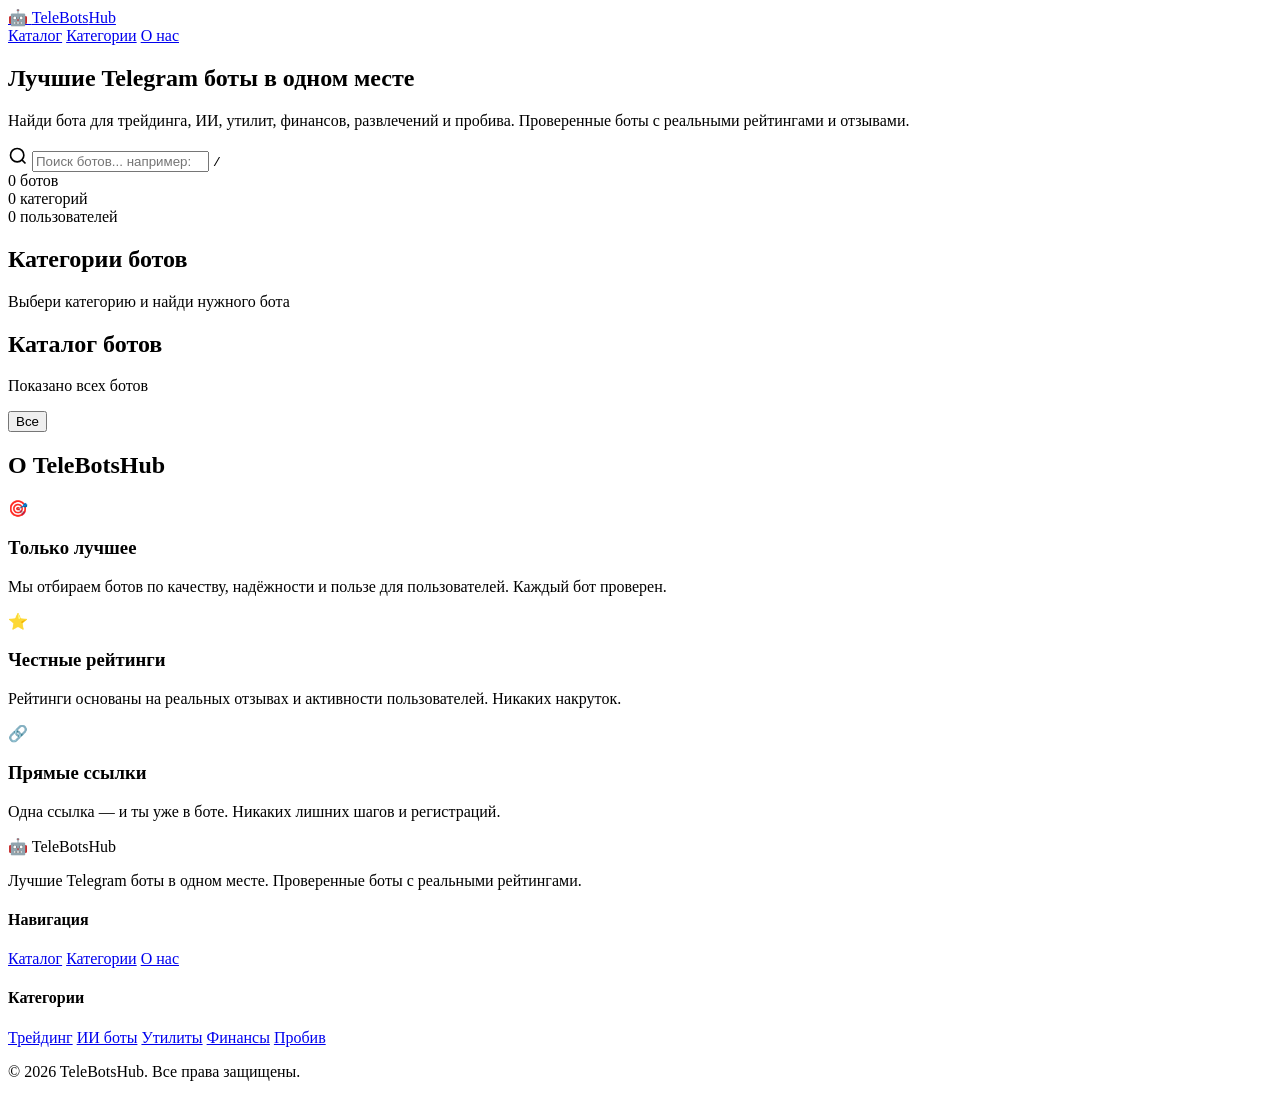
==== index.html @ 86cace63 "Add files via upload" ====
<!DOCTYPE html>
<html lang="ru">
<head>
    <meta charset="UTF-8">
    <meta name="viewport" content="width=device-width, initial-scale=1.0">
    <title>TeleBotsHub — Лучшие Telegram боты в одном месте | Каталог ботов</title>
    <meta name="description" content="Каталог лучших Telegram ботов: трейдинг, ИИ, утилиты, финансы, развлечения, пробив. Найди бота для любых задач. Обзоры, рейтинги, реферальные ссылки.">
    <meta name="keywords" content="telegram боты, телеграм бот, каталог ботов, лучшие боты, трейдинг бот, ИИ бот, chatgpt telegram, боты для telegram, telegram bots, пробив бот, OSINT бот, проверка людей">
    <meta name="author" content="TeleBotsHub">
    <meta name="robots" content="index, follow, max-snippet:-1, max-image-preview:large, max-video-preview:-1">
    <link rel="canonical" href="https://telebotshub.github.io/">

    <!-- Open Graph -->
    <meta property="og:type" content="website">
    <meta property="og:title" content="TeleBotsHub — Лучшие Telegram боты в одном месте">
    <meta property="og:description" content="Каталог лучших Telegram ботов: трейдинг, ИИ, утилиты, финансы, развлечения, пробив. Найди бота для любых задач.">
    <meta property="og:url" content="https://telebotshub.github.io/">
    <meta property="og:site_name" content="TeleBotsHub">
    <meta property="og:locale" content="ru_RU">
    <meta property="og:image" content="https://telebotshub.github.io/og-image.png">

    <!-- Twitter Card -->
    <meta name="twitter:card" content="summary_large_image">
    <meta name="twitter:title" content="TeleBotsHub — Лучшие Telegram боты в одном месте">
    <meta name="twitter:description" content="Каталог лучших Telegram ботов: трейдинг, ИИ, утилиты, финансы, развлечения, пробив.">
    <meta name="twitter:image" content="https://telebotshub.github.io/og-image.png">

    <!-- JSON-LD Structured Data -->
    <script type="application/ld+json">
    {
        "@context": "https://schema.org",
        "@type": "WebSite",
        "name": "TeleBotsHub",
        "alternateName": "TeleBots Hub",
        "url": "https://telebotshub.github.io/",
        "description": "Каталог лучших Telegram ботов: трейдинг, ИИ, утилиты, финансы, развлечения, пробив.",
        "inLanguage": "ru",
        "potentialAction": {
            "@type": "SearchAction",
            "target": {
                "@type": "EntryPoint",
                "urlTemplate": "https://telebotshub.github.io/?q={search_term_string}"
            },
            "query-input": "required name=search_term_string"
        }
    }
    </script>
    <script type="application/ld+json">
    {
        "@context": "https://schema.org",
        "@type": "ItemList",
        "name": "Лучшие Telegram боты",
        "description": "Подборка лучших Telegram ботов для трейдинга, ИИ, утилит, пробива и других задач",
        "url": "https://telebotshub.github.io/",
        "numberOfItems": 17,
        "itemListElement": [
            {
                "@type": "ListItem",
                "position": 1,
                "item": {
                    "@type": "SoftwareApplication",
                    "name": "ChatGPT Telegram",
                    "description": "Полный доступ к ChatGPT прямо в Telegram. GPT-4, генерация изображений.",
                    "applicationCategory": "AI Bot",
                    "operatingSystem": "Telegram",
                    "aggregateRating": {
                        "@type": "AggregateRating",
                        "ratingValue": "4.9",
                        "ratingCount": "500000"
                    }
                }
            },
            {
                "@type": "ListItem",
                "position": 2,
                "item": {
                    "@type": "SoftwareApplication",
                    "name": "Binance Helper",
                    "description": "Удобный интерфейс для торговли на Binance прямо из Telegram.",
                    "applicationCategory": "Trading Bot",
                    "operatingSystem": "Telegram"
                }
            }
        ]
    }
    </script>
    <script type="application/ld+json">
    {
        "@context": "https://schema.org",
        "@type": "Organization",
        "name": "TeleBotsHub",
        "url": "https://telebotshub.github.io/",
        "logo": "https://telebotshub.github.io/logo.png",
        "sameAs": []
    }
    </script>
    <script type="application/ld+json">
    {
        "@context": "https://schema.org",
        "@type": "BreadcrumbList",
        "itemListElement": [
            {
                "@type": "ListItem",
                "position": 1,
                "name": "Главная",
                "item": "https://telebotshub.github.io/"
            }
        ]
    }
    </script>

    <link rel="preconnect" href="https://fonts.googleapis.com">
    <link rel="preconnect" href="https://fonts.gstatic.com" crossorigin>
    <link href="https://fonts.googleapis.com/css2?family=Inter:wght@300;400;500;600;700;800;900&display=swap" rel="stylesheet">
    <link rel="stylesheet" href="css/style.css">

</head>
<body>
    <!-- Header -->
    <header class="header" role="banner">
        <div class="container">
            <a href="/" class="logo" aria-label="TeleBotsHub — Главная">
                <span class="logo-icon">🤖</span>
                <span class="logo-text">TeleBots<span class="logo-accent">Hub</span></span>
            </a>
            <nav class="nav" role="navigation" aria-label="Основная навигация">
                <a href="#catalog" class="nav-link">Каталог</a>
                <a href="#categories" class="nav-link">Категории</a>
                <a href="#about" class="nav-link">О нас</a>
            </nav>
        </div>
    </header>

    <!-- Hero Section -->
    <section class="hero" role="main">
        <div class="container">
            <div class="hero-content">
                <h1 class="hero-title">Лучшие <span class="gradient-text">Telegram боты</span> в одном месте</h1>
                <p class="hero-subtitle">Найди бота для трейдинга, ИИ, утилит, финансов, развлечений и пробива. Проверенные боты с реальными рейтингами и отзывами.</p>

                <!-- Search -->
                <div class="search-wrapper" role="search">
                    <div class="search-box">
                        <svg class="search-icon" width="20" height="20" viewBox="0 0 24 24" fill="none" stroke="currentColor" stroke-width="2" aria-hidden="true">
                            <circle cx="11" cy="11" r="8"></circle>
                            <path d="m21 21-4.3-4.3"></path>
                        </svg>
                        <input
                            type="search"
                            id="searchInput"
                            class="search-input"
                            placeholder="Поиск ботов... например: ChatGPT, трейдинг, конвертер"
                            aria-label="Поиск Telegram ботов"
                            autocomplete="off"
                        >
                        <kbd class="search-kbd">/</kbd>
                    </div>
                </div>

                <!-- Stats -->
                <div class="hero-stats">
                    <div class="stat">
                        <span class="stat-number" id="totalBots">0</span>
                        <span class="stat-label">ботов</span>
                    </div>
                    <div class="stat">
                        <span class="stat-number" id="totalCategories">0</span>
                        <span class="stat-label">категорий</span>
                    </div>
                    <div class="stat">
                        <span class="stat-number" id="totalUsers">0</span>
                        <span class="stat-label">пользователей</span>
                    </div>
                </div>
            </div>
        </div>
    </section>

    <!-- Categories Section -->
    <section class="section" id="categories" aria-labelledby="categories-heading">
        <div class="container">
            <h2 id="categories-heading" class="section-title">Категории ботов</h2>
            <p class="section-subtitle">Выбери категорию и найди нужного бота</p>
            <div class="categories-grid" id="categoriesGrid" role="list">
                <!-- Categories rendered by JS -->
            </div>
        </div>
    </section>

    <!-- Catalog Section -->
    <section class="section" id="catalog" aria-labelledby="catalog-heading">
        <div class="container">
            <div class="catalog-header">
                <div>
                    <h2 id="catalog-heading" class="section-title">Каталог ботов</h2>
                    <p class="section-subtitle" id="catalogCount">Показано всех ботов</p>
                </div>
                <div class="catalog-filters" role="tablist" aria-label="Фильтр по категориям">
                    <button class="filter-btn active" data-category="all" role="tab" aria-selected="true">Все</button>
                    <!-- Filter buttons rendered by JS -->
                </div>
            </div>

            <div class="bots-grid" id="botsGrid" role="list" aria-live="polite">
                <!-- Bot cards rendered by JS -->
            </div>

            <div class="no-results" id="noResults" hidden>
                <div class="no-results-icon">🔍</div>
                <h3 id="noResultsTitle">Ничего не найдено</h3>
                <p id="noResultsText">Попробуй изменить запрос или выбрать другую категорию</p>
            </div>
        </div>
    </section>

    <!-- About Section -->
    <section class="section section--dark" id="about" aria-labelledby="about-heading">
        <div class="container">
            <h2 id="about-heading" class="section-title">О TeleBotsHub</h2>
            <div class="about-grid">
                <article class="about-card">
                    <div class="about-icon">🎯</div>
                    <h3>Только лучшее</h3>
                    <p>Мы отбираем ботов по качеству, надёжности и пользе для пользователей. Каждый бот проверен.</p>
                </article>
                <article class="about-card">
                    <div class="about-icon">⭐</div>
                    <h3>Честные рейтинги</h3>
                    <p>Рейтинги основаны на реальных отзывах и активности пользователей. Никаких накруток.</p>
                </article>
                <article class="about-card">
                    <div class="about-icon">🔗</div>
                    <h3>Прямые ссылки</h3>
                    <p>Одна ссылка — и ты уже в боте. Никаких лишних шагов и регистраций.</p>
                </article>
            </div>
        </div>
    </section>

    <!-- Footer -->
    <footer class="footer" role="contentinfo">
        <div class="container">
            <div class="footer-content">
                <div class="footer-brand">
                    <span class="logo-icon">🤖</span>
                    <span class="logo-text">TeleBots<span class="logo-accent">Hub</span></span>
                    <p class="footer-desc">Лучшие Telegram боты в одном месте. Проверенные боты с реальными рейтингами.</p>
                </div>
                <div class="footer-links">
                    <h4>Навигация</h4>
                    <a href="#catalog">Каталог</a>
                    <a href="#categories">Категории</a>
                    <a href="#about">О нас</a>
                </div>
                <div class="footer-links">
                    <h4>Категории</h4>
                    <a href="#catalog" data-category-filter="trading">Трейдинг</a>
                    <a href="#catalog" data-category-filter="ai">ИИ боты</a>
                    <a href="#catalog" data-category-filter="utility">Утилиты</a>
                    <a href="#catalog" data-category-filter="finance">Финансы</a>
                    <a href="#catalog" data-category-filter="probe">Пробив</a>
                </div>
            </div>
            <div class="footer-bottom">
                <p>&copy; 2026 TeleBotsHub. Все права защищены.</p>
            </div>
        </div>
    </footer>

    <!-- FAQ Schema -->
    <script type="application/ld+json">
    {
        "@context": "https://schema.org",
        "@type": "FAQPage",
        "mainEntity": [
            {
                "@type": "Question",
                "name": "Что такое TeleBotsHub?",
                "acceptedAnswer": {
                    "@type": "Answer",
                    "text": "TeleBotsHub — это каталог лучших Telegram ботов для трейдинга, ИИ, утилит, финансов, развлечений и пробива. Мы собираем и проверяем ботов, чтобы вы могли быстро найти нужного."
                }
            },
            {
                "@type": "Question",
                "name": "Как найти лучшего Telegram бота для трейдинга?",
                "acceptedAnswer": {
                    "@type": "Answer",
                    "text": "Используйте поиск или раздел «Трейдинг» в каталоге TeleBotsHub. Мы собираем только проверенные боты с реальными рейтингами пользователей."
                }
            },
            {
                "@type": "Question",
                "name": "Бесплатные ли боты в каталоге?",
                "acceptedAnswer": {
                    "@type": "Answer",
                    "text": "Большинство ботов в каталоге бесплатны или имеют бесплатный тариф. Каждый бот помечен тегом «бесплатный» или «freemium» если у него есть платные функции."
                }
            }
        ]
    }
    </script>

    <script src="js/app.js" defer></script>
</body>
</html>
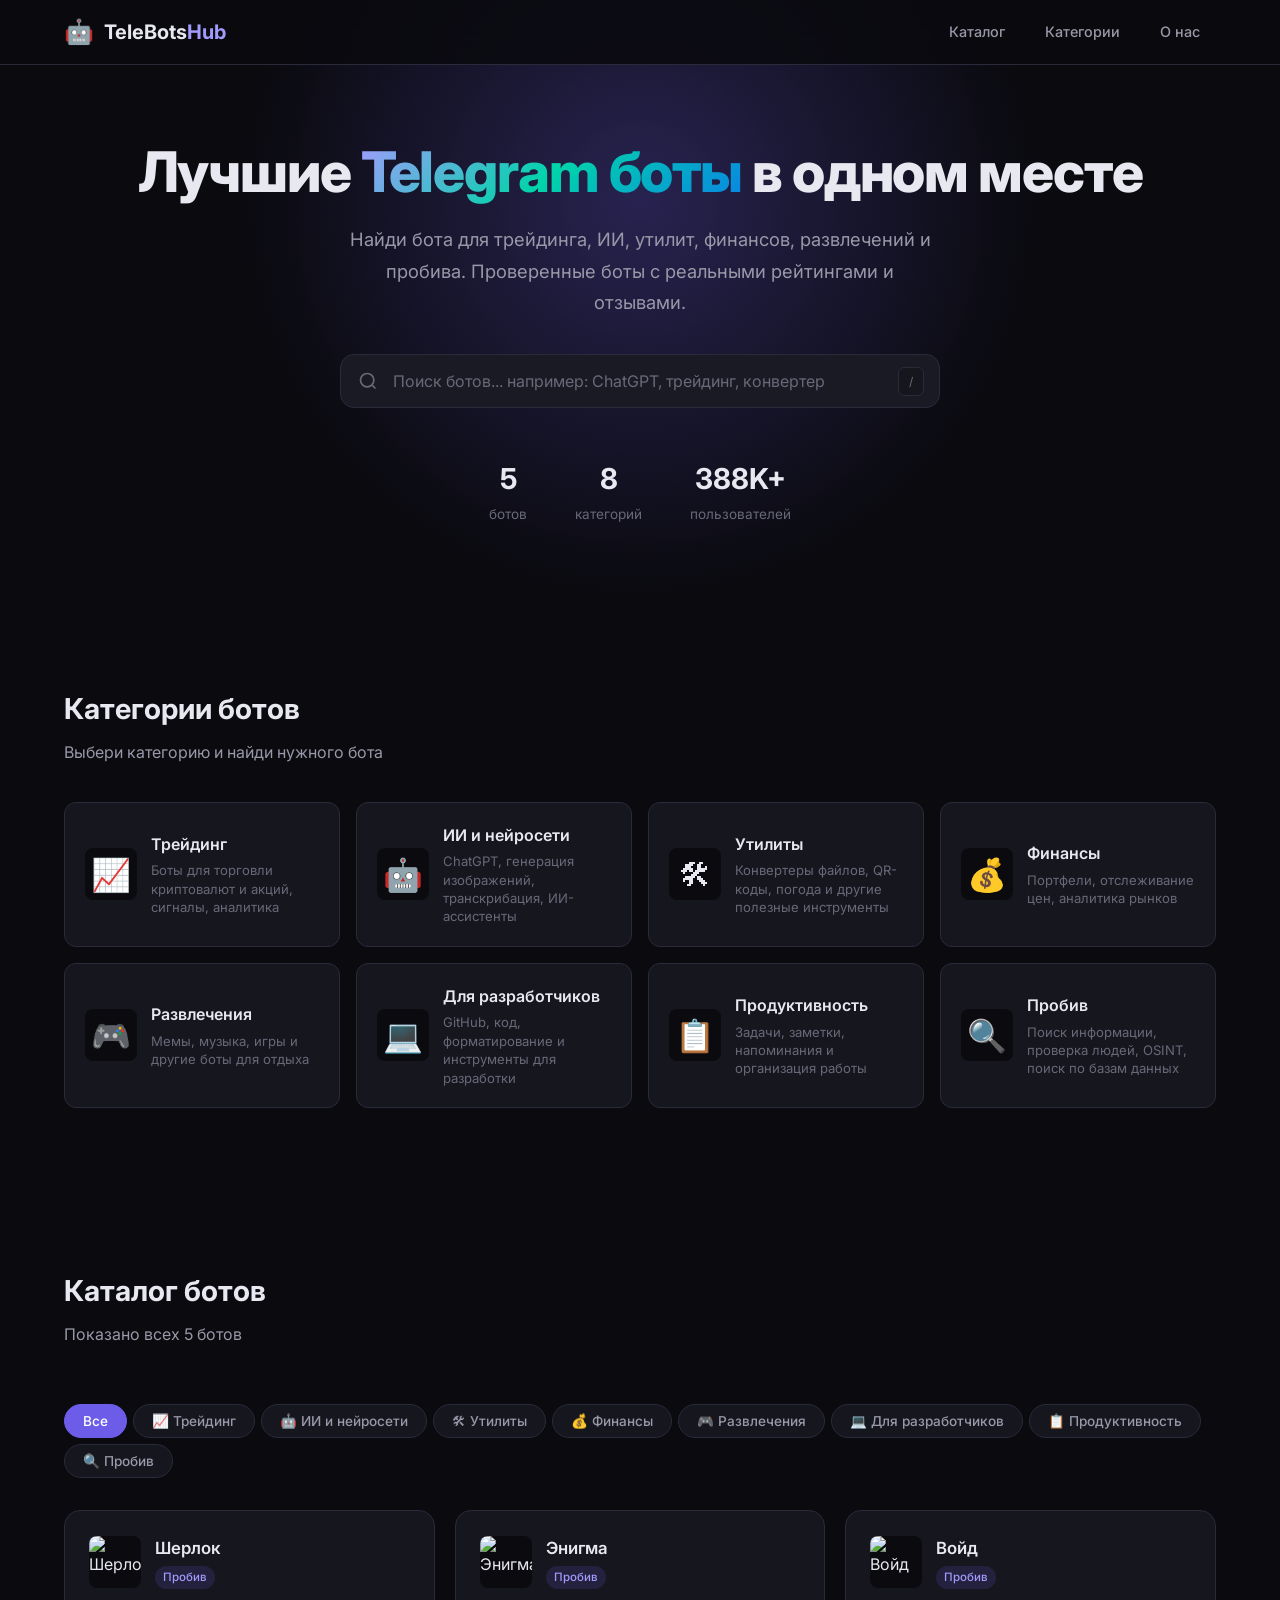
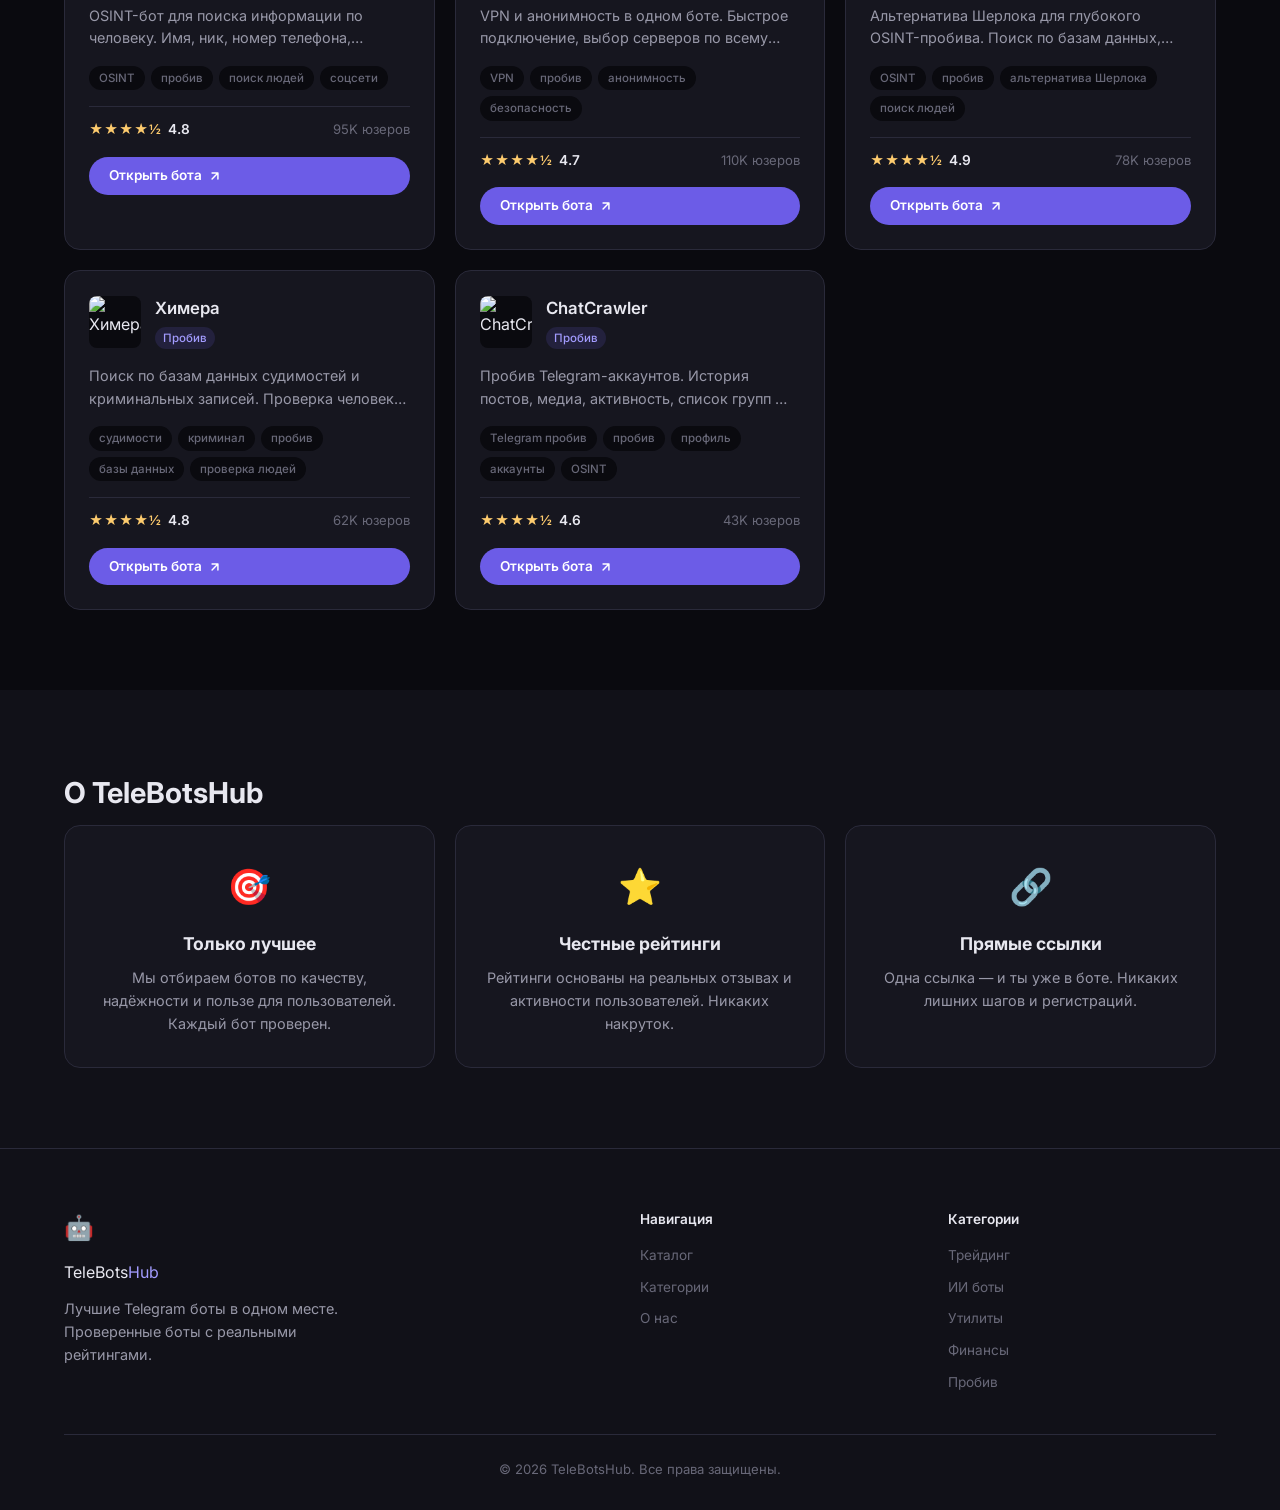
==== commit 7553431f: "Add files via upload" ====
--- a/index.html
+++ b/index.html
@@ -109,6 +109,7 @@
     }
     </script>
 
+    <link rel="icon" type="image/x-icon" href="logo.ico">
     <link rel="preconnect" href="https://fonts.googleapis.com">
     <link rel="preconnect" href="https://fonts.gstatic.com" crossorigin>
     <link href="https://fonts.googleapis.com/css2?family=Inter:wght@300;400;500;600;700;800;900&display=swap" rel="stylesheet">
--- a/css/style.css
+++ b/css/style.css
@@ -0,0 +1,772 @@
+/* ==========================================
+   TeleBotsHub — Dark Theme
+   ========================================== */
+
+/* Reset & Base */
+*, *::before, *::after {
+    margin: 0;
+    padding: 0;
+    box-sizing: border-box;
+}
+
+:root {
+    --bg-primary: #0a0a0f;
+    --bg-secondary: #111118;
+    --bg-card: #16161f;
+    --bg-card-hover: #1c1c28;
+    --bg-input: #1a1a25;
+    --border: #2a2a3a;
+    --border-hover: #3a3a50;
+    --text-primary: #e8e8f0;
+    --text-secondary: #9898a8;
+    --text-muted: #686878;
+    --accent: #6c5ce7;
+    --accent-light: #a29bfe;
+    --accent-glow: rgba(108, 92, 231, 0.3);
+    --green: #00d4aa;
+    --green-glow: rgba(0, 212, 170, 0.2);
+    --pink: #e84393;
+    --orange: #fd7014;
+    --blue: #0984e3;
+    --yellow: #fdcb6e;
+    --radius: 12px;
+    --radius-lg: 16px;
+    --radius-sm: 8px;
+    --shadow: 0 4px 24px rgba(0, 0, 0, 0.3);
+    --shadow-lg: 0 8px 40px rgba(0, 0, 0, 0.4);
+    --transition: 0.2s ease;
+}
+
+html {
+    scroll-behavior: smooth;
+    -webkit-font-smoothing: antialiased;
+    -moz-osx-font-smoothing: grayscale;
+}
+
+body {
+    font-family: 'Inter', -apple-system, BlinkMacSystemFont, 'Segoe UI', Roboto, sans-serif;
+    background: var(--bg-primary);
+    color: var(--text-primary);
+    line-height: 1.6;
+    overflow-x: hidden;
+}
+
+.container {
+    max-width: 1200px;
+    margin: 0 auto;
+    padding: 0 24px;
+}
+
+a {
+    color: inherit;
+    text-decoration: none;
+}
+
+/* ==========================================
+   Header
+   ========================================== */
+.header {
+    position: fixed;
+    top: 0;
+    left: 0;
+    right: 0;
+    z-index: 100;
+    background: rgba(10, 10, 15, 0.85);
+    backdrop-filter: blur(20px);
+    -webkit-backdrop-filter: blur(20px);
+    border-bottom: 1px solid var(--border);
+    padding: 0 24px;
+}
+
+.header .container {
+    display: flex;
+    align-items: center;
+    justify-content: space-between;
+    height: 64px;
+}
+
+.logo {
+    display: flex;
+    align-items: center;
+    gap: 10px;
+    font-size: 1.25rem;
+    font-weight: 700;
+    transition: var(--transition);
+}
+
+.logo:hover {
+    opacity: 0.85;
+}
+
+.logo-icon {
+    font-size: 1.5rem;
+}
+
+.logo-accent {
+    color: var(--accent-light);
+}
+
+.nav {
+    display: flex;
+    gap: 8px;
+}
+
+.nav-link {
+    padding: 8px 16px;
+    border-radius: var(--radius-sm);
+    color: var(--text-secondary);
+    font-size: 0.9rem;
+    font-weight: 500;
+    transition: var(--transition);
+}
+
+.nav-link:hover {
+    color: var(--text-primary);
+    background: var(--bg-card);
+}
+
+/* ==========================================
+   Hero
+   ========================================== */
+.hero {
+    padding: 140px 0 80px;
+    text-align: center;
+    position: relative;
+    overflow: hidden;
+}
+
+.hero::before {
+    content: '';
+    position: absolute;
+    top: -200px;
+    left: 50%;
+    transform: translateX(-50%);
+    width: 800px;
+    height: 800px;
+    background: radial-gradient(circle, var(--accent-glow) 0%, transparent 70%);
+    pointer-events: none;
+    z-index: 0;
+}
+
+.hero-content {
+    position: relative;
+    z-index: 1;
+}
+
+.hero-title {
+    font-size: clamp(2.2rem, 5vw, 3.5rem);
+    font-weight: 800;
+    line-height: 1.15;
+    margin-bottom: 20px;
+    letter-spacing: -0.02em;
+}
+
+.gradient-text {
+    background: linear-gradient(135deg, var(--accent-light), var(--green), var(--blue));
+    -webkit-background-clip: text;
+    -webkit-text-fill-color: transparent;
+    background-clip: text;
+}
+
+.hero-subtitle {
+    font-size: 1.15rem;
+    color: var(--text-secondary);
+    max-width: 600px;
+    margin: 0 auto 36px;
+    line-height: 1.7;
+}
+
+/* ==========================================
+   Search
+   ========================================== */
+.search-wrapper {
+    max-width: 600px;
+    margin: 0 auto 48px;
+}
+
+.search-box {
+    position: relative;
+    display: flex;
+    align-items: center;
+}
+
+.search-icon {
+    position: absolute;
+    left: 18px;
+    color: var(--text-muted);
+    pointer-events: none;
+    z-index: 1;
+}
+
+.search-input {
+    width: 100%;
+    padding: 16px 52px 16px 52px;
+    background: var(--bg-input);
+    border: 1px solid var(--border);
+    border-radius: 14px;
+    color: var(--text-primary);
+    font-size: 1rem;
+    font-family: inherit;
+    outline: none;
+    transition: var(--transition);
+}
+
+.search-input::placeholder {
+    color: var(--text-muted);
+}
+
+.search-input:focus {
+    border-color: var(--accent);
+    box-shadow: 0 0 0 3px var(--accent-glow), var(--shadow);
+}
+
+.search-kbd {
+    position: absolute;
+    right: 16px;
+    padding: 4px 10px;
+    background: var(--bg-card);
+    border: 1px solid var(--border);
+    border-radius: 6px;
+    font-size: 0.75rem;
+    color: var(--text-muted);
+    font-family: inherit;
+    pointer-events: none;
+}
+
+/* ==========================================
+   Stats
+   ========================================== */
+.hero-stats {
+    display: flex;
+    justify-content: center;
+    gap: 48px;
+}
+
+.stat {
+    display: flex;
+    flex-direction: column;
+    align-items: center;
+}
+
+.stat-number {
+    font-size: 1.8rem;
+    font-weight: 700;
+    color: var(--text-primary);
+}
+
+.stat-label {
+    font-size: 0.85rem;
+    color: var(--text-muted);
+    margin-top: 2px;
+}
+
+/* ==========================================
+   Section
+   ========================================== */
+.section {
+    padding: 80px 0;
+}
+
+.section--dark {
+    background: var(--bg-secondary);
+}
+
+.section-title {
+    font-size: 1.8rem;
+    font-weight: 700;
+    margin-bottom: 8px;
+}
+
+.section-subtitle {
+    color: var(--text-secondary);
+    margin-bottom: 36px;
+}
+
+/* ==========================================
+   Categories
+   ========================================== */
+.categories-grid {
+    display: grid;
+    grid-template-columns: repeat(auto-fill, minmax(260px, 1fr));
+    gap: 16px;
+}
+
+.category-card {
+    display: flex;
+    align-items: center;
+    gap: 14px;
+    padding: 20px;
+    background: var(--bg-card);
+    border: 1px solid var(--border);
+    border-radius: var(--radius);
+    cursor: pointer;
+    transition: var(--transition);
+}
+
+.category-card:hover {
+    background: var(--bg-card-hover);
+    border-color: var(--border-hover);
+    transform: translateY(-2px);
+    box-shadow: var(--shadow);
+}
+
+.category-card.active {
+    border-color: var(--accent);
+    background: rgba(108, 92, 231, 0.08);
+}
+
+.category-icon {
+    font-size: 2rem;
+    width: 52px;
+    height: 52px;
+    display: flex;
+    align-items: center;
+    justify-content: center;
+    background: var(--bg-primary);
+    border-radius: var(--radius-sm);
+    flex-shrink: 0;
+}
+
+.category-info h3 {
+    font-size: 1rem;
+    font-weight: 600;
+    margin-bottom: 4px;
+}
+
+.category-info p {
+    font-size: 0.82rem;
+    color: var(--text-muted);
+    line-height: 1.4;
+}
+
+/* ==========================================
+   Catalog
+   ========================================== */
+.catalog-header {
+    display: flex;
+    justify-content: space-between;
+    align-items: flex-end;
+    margin-bottom: 32px;
+    gap: 20px;
+    flex-wrap: wrap;
+}
+
+.catalog-filters {
+    display: flex;
+    gap: 6px;
+    flex-wrap: wrap;
+}
+
+.filter-btn {
+    padding: 8px 18px;
+    background: var(--bg-card);
+    border: 1px solid var(--border);
+    border-radius: 100px;
+    color: var(--text-secondary);
+    font-size: 0.85rem;
+    font-weight: 500;
+    font-family: inherit;
+    cursor: pointer;
+    transition: var(--transition);
+    white-space: nowrap;
+}
+
+.filter-btn:hover {
+    color: var(--text-primary);
+    border-color: var(--border-hover);
+}
+
+.filter-btn.active {
+    background: var(--accent);
+    border-color: var(--accent);
+    color: #fff;
+}
+
+/* ==========================================
+   Bot Cards
+   ========================================== */
+.bots-grid {
+    display: grid;
+    grid-template-columns: repeat(auto-fill, minmax(340px, 1fr));
+    gap: 20px;
+}
+
+.bot-card {
+    background: var(--bg-card);
+    border: 1px solid var(--border);
+    border-radius: var(--radius-lg);
+    padding: 24px;
+    display: flex;
+    flex-direction: column;
+    gap: 16px;
+    transition: var(--transition);
+    position: relative;
+    overflow: hidden;
+}
+
+.bot-card::before {
+    content: '';
+    position: absolute;
+    top: 0;
+    left: 0;
+    right: 0;
+    height: 3px;
+    background: linear-gradient(90deg, var(--accent), var(--green));
+    opacity: 0;
+    transition: var(--transition);
+}
+
+.bot-card:hover {
+    background: var(--bg-card-hover);
+    border-color: var(--border-hover);
+    transform: translateY(-3px);
+    box-shadow: var(--shadow-lg);
+}
+
+.bot-card:hover::before {
+    opacity: 1;
+}
+
+.bot-top {
+    display: flex;
+    align-items: center;
+    gap: 14px;
+}
+
+.bot-avatar {
+    width: 52px;
+    height: 52px;
+    border-radius: var(--radius-sm);
+    object-fit: cover;
+    flex-shrink: 0;
+    background: var(--bg-primary);
+}
+
+.bot-meta {
+    flex: 1;
+    min-width: 0;
+}
+
+.bot-name {
+    font-size: 1.05rem;
+    font-weight: 600;
+    margin-bottom: 2px;
+    white-space: nowrap;
+    overflow: hidden;
+    text-overflow: ellipsis;
+}
+
+.bot-category-badge {
+    display: inline-block;
+    font-size: 0.72rem;
+    font-weight: 500;
+    padding: 2px 8px;
+    border-radius: 100px;
+    background: rgba(108, 92, 231, 0.15);
+    color: var(--accent-light);
+}
+
+.bot-desc {
+    font-size: 0.9rem;
+    color: var(--text-secondary);
+    line-height: 1.55;
+    display: -webkit-box;
+    -webkit-line-clamp: 2;
+    -webkit-box-orient: vertical;
+    overflow: hidden;
+}
+
+.bot-tags {
+    display: flex;
+    flex-wrap: wrap;
+    gap: 6px;
+}
+
+.bot-tag {
+    font-size: 0.72rem;
+    padding: 3px 10px;
+    background: var(--bg-primary);
+    border-radius: 100px;
+    color: var(--text-muted);
+    font-weight: 500;
+}
+
+.bot-footer {
+    display: flex;
+    align-items: center;
+    justify-content: space-between;
+    padding-top: 12px;
+    border-top: 1px solid var(--border);
+}
+
+.bot-rating {
+    display: flex;
+    align-items: center;
+    gap: 6px;
+    font-size: 0.85rem;
+    font-weight: 600;
+}
+
+.bot-stars {
+    color: var(--yellow);
+    letter-spacing: 1px;
+}
+
+.bot-users {
+    font-size: 0.82rem;
+    color: var(--text-muted);
+}
+
+.bot-link {
+    display: inline-flex;
+    align-items: center;
+    gap: 6px;
+    padding: 8px 20px;
+    background: var(--accent);
+    border-radius: 100px;
+    color: #fff;
+    font-size: 0.85rem;
+    font-weight: 600;
+    transition: var(--transition);
+    text-decoration: none;
+}
+
+.bot-link:hover {
+    background: var(--accent-light);
+    transform: scale(1.03);
+    box-shadow: 0 4px 20px var(--accent-glow);
+}
+
+.bot-link svg {
+    width: 14px;
+    height: 14px;
+}
+
+/* ==========================================
+   No Results
+   ========================================== */
+.no-results {
+    text-align: center;
+    padding: 80px 20px;
+}
+
+.no-results-icon {
+    font-size: 3rem;
+    margin-bottom: 16px;
+}
+
+.no-results h3 {
+    font-size: 1.3rem;
+    margin-bottom: 8px;
+}
+
+.no-results p {
+    color: var(--text-secondary);
+}
+
+/* ==========================================
+   About
+   ========================================== */
+.about-grid {
+    display: grid;
+    grid-template-columns: repeat(auto-fit, minmax(280px, 1fr));
+    gap: 20px;
+}
+
+.about-card {
+    padding: 32px 24px;
+    background: var(--bg-card);
+    border: 1px solid var(--border);
+    border-radius: var(--radius-lg);
+    text-align: center;
+    transition: var(--transition);
+}
+
+.about-card:hover {
+    border-color: var(--border-hover);
+    transform: translateY(-2px);
+}
+
+.about-icon {
+    font-size: 2.2rem;
+    margin-bottom: 16px;
+}
+
+.about-card h3 {
+    font-size: 1.1rem;
+    margin-bottom: 8px;
+}
+
+.about-card p {
+    font-size: 0.9rem;
+    color: var(--text-secondary);
+    line-height: 1.6;
+}
+
+/* ==========================================
+   Footer
+   ========================================== */
+.footer {
+    background: var(--bg-secondary);
+    border-top: 1px solid var(--border);
+    padding: 60px 0 30px;
+}
+
+.footer-content {
+    display: grid;
+    grid-template-columns: 2fr 1fr 1fr;
+    gap: 40px;
+    margin-bottom: 40px;
+}
+
+.footer-brand {
+    display: flex;
+    flex-direction: column;
+    gap: 12px;
+}
+
+.footer-desc {
+    font-size: 0.9rem;
+    color: var(--text-secondary);
+    max-width: 300px;
+}
+
+.footer-links {
+    display: flex;
+    flex-direction: column;
+    gap: 10px;
+}
+
+.footer-links h4 {
+    font-size: 0.85rem;
+    font-weight: 600;
+    color: var(--text-primary);
+    margin-bottom: 4px;
+}
+
+.footer-links a {
+    font-size: 0.85rem;
+    color: var(--text-muted);
+    transition: var(--transition);
+}
+
+.footer-links a:hover {
+    color: var(--accent-light);
+}
+
+.footer-bottom {
+    text-align: center;
+    padding-top: 24px;
+    border-top: 1px solid var(--border);
+}
+
+.footer-bottom p {
+    font-size: 0.82rem;
+    color: var(--text-muted);
+}
+
+/* ==========================================
+   Animations
+   ========================================== */
+@keyframes fadeInUp {
+    from {
+        opacity: 0;
+        transform: translateY(20px);
+    }
+    to {
+        opacity: 1;
+        transform: translateY(0);
+    }
+}
+
+.bot-card {
+    animation: fadeInUp 0.4s ease both;
+}
+
+.bot-card:nth-child(2) { animation-delay: 0.05s; }
+.bot-card:nth-child(3) { animation-delay: 0.1s; }
+.bot-card:nth-child(4) { animation-delay: 0.15s; }
+.bot-card:nth-child(5) { animation-delay: 0.2s; }
+.bot-card:nth-child(6) { animation-delay: 0.25s; }
+
+/* ==========================================
+   Responsive
+   ========================================== */
+@media (max-width: 768px) {
+    .nav {
+        display: none;
+    }
+
+    .hero {
+        padding: 120px 0 60px;
+    }
+
+    .hero-title {
+        font-size: 2rem;
+    }
+
+    .hero-stats {
+        gap: 24px;
+    }
+
+    .bots-grid {
+        grid-template-columns: 1fr;
+    }
+
+    .categories-grid {
+        grid-template-columns: 1fr 1fr;
+    }
+
+    .catalog-header {
+        flex-direction: column;
+        align-items: flex-start;
+    }
+
+    .footer-content {
+        grid-template-columns: 1fr;
+        gap: 30px;
+    }
+
+    .about-grid {
+        grid-template-columns: 1fr;
+    }
+}
+
+@media (max-width: 480px) {
+    .categories-grid {
+        grid-template-columns: 1fr;
+    }
+
+    .hero-stats {
+        flex-direction: column;
+        gap: 16px;
+    }
+
+    .search-kbd {
+        display: none;
+    }
+}
+
+/* Scrollbar */
+::-webkit-scrollbar {
+    width: 8px;
+}
+
+::-webkit-scrollbar-track {
+    background: var(--bg-primary);
+}
+
+::-webkit-scrollbar-thumb {
+    background: var(--border);
+    border-radius: 4px;
+}
+
+::-webkit-scrollbar-thumb:hover {
+    background: var(--border-hover);
+}
+
+/* Selection */
+::selection {
+    background: var(--accent);
+    color: #fff;
+}
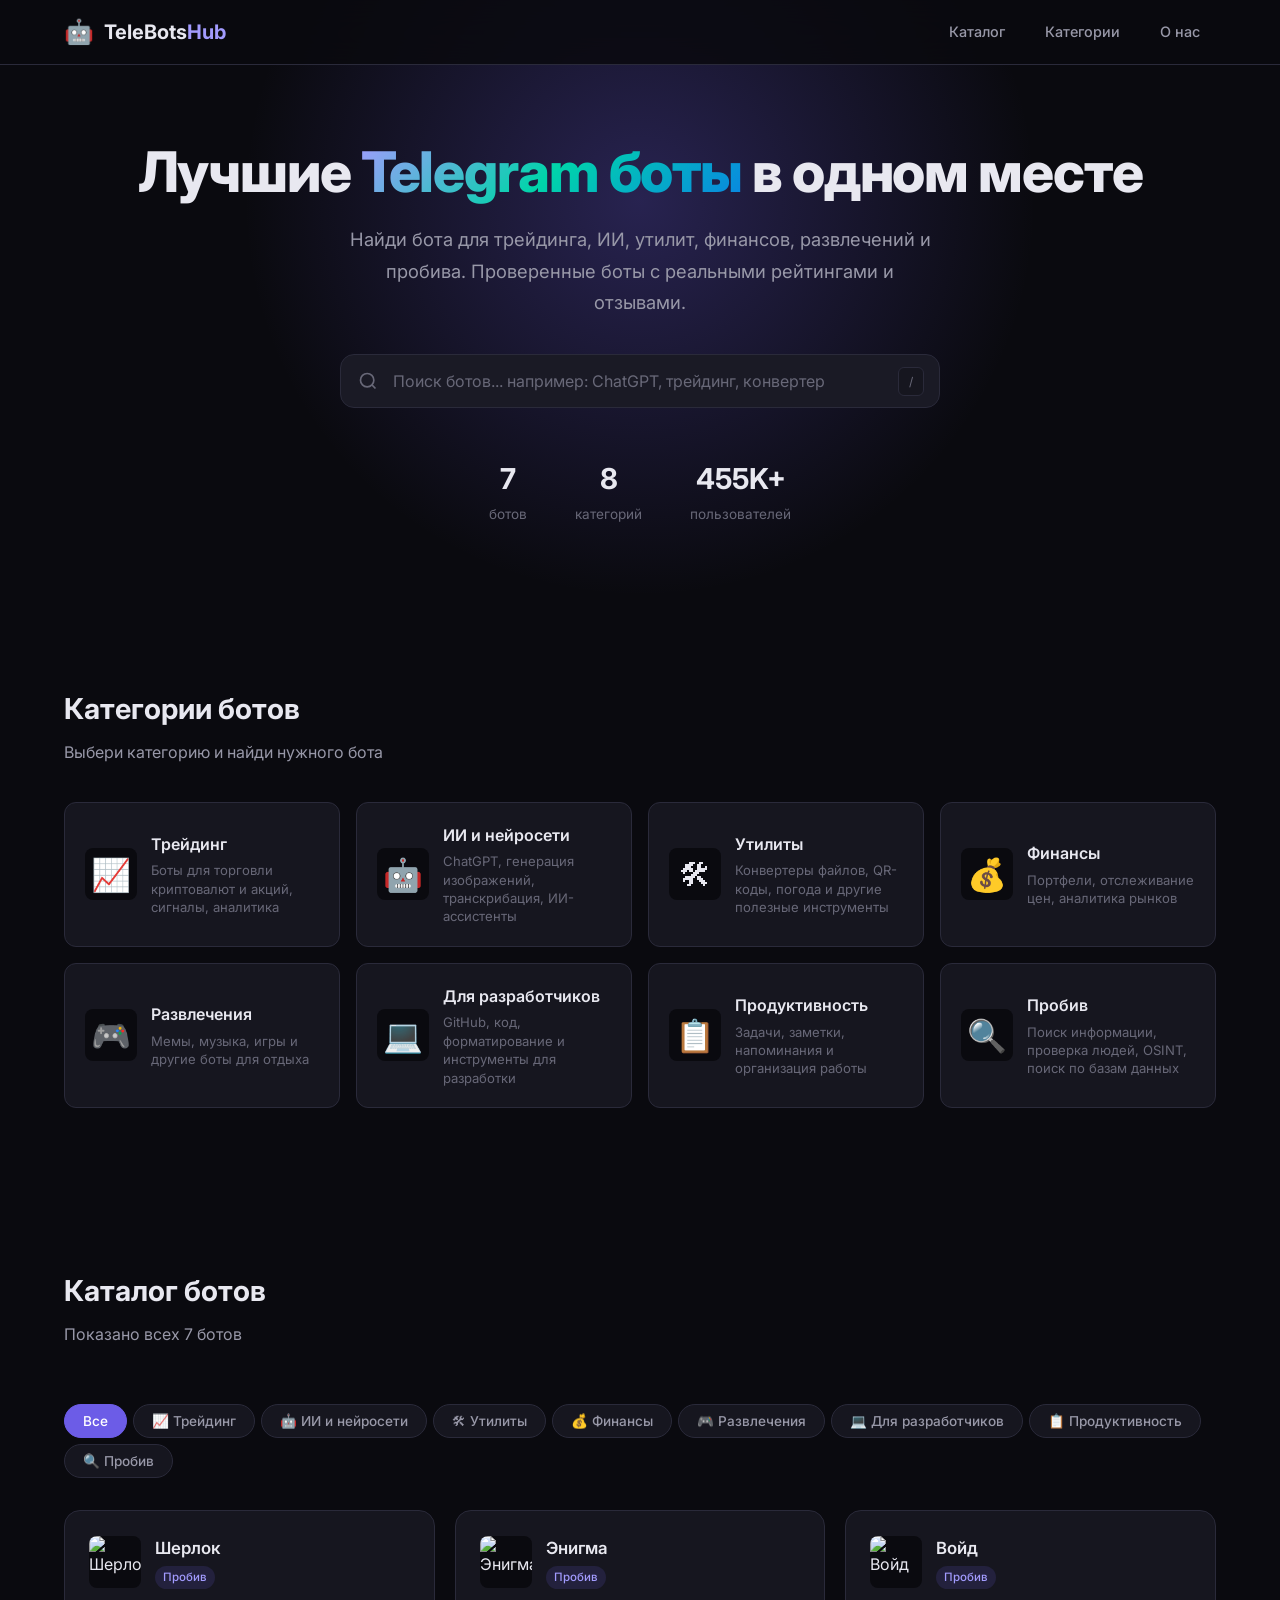
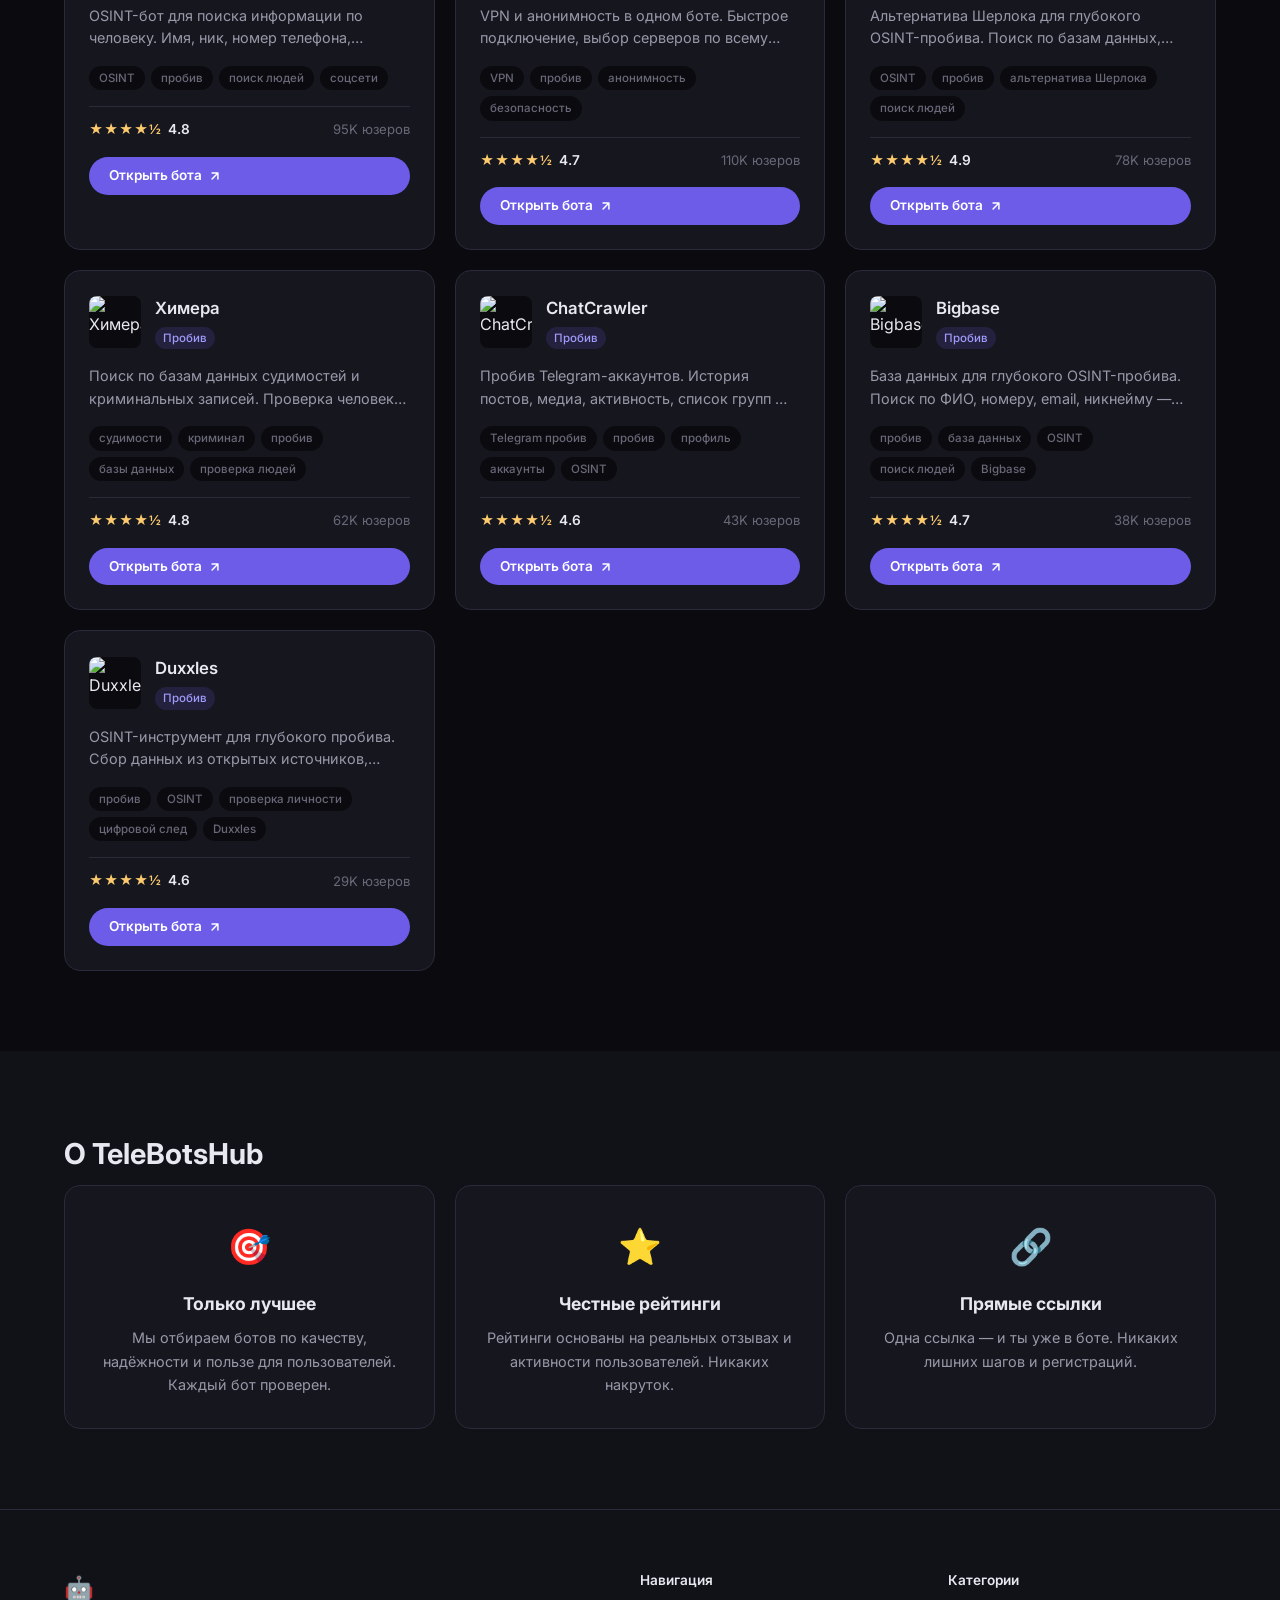
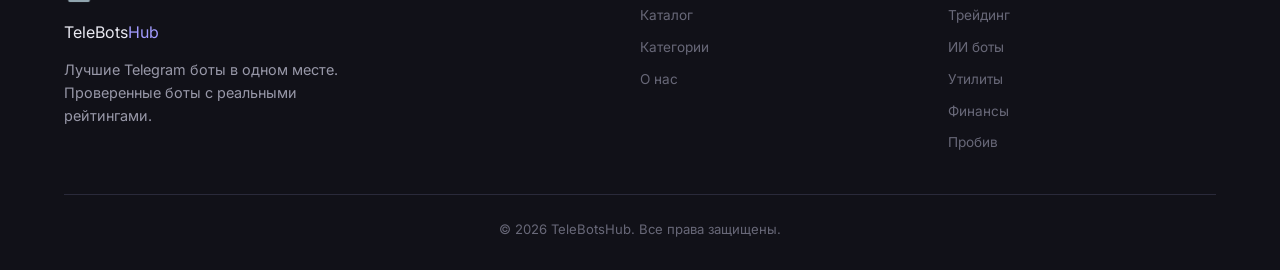
==== commit 55f0f7f1: "Add files via upload" ====
--- a/index.html
+++ b/index.html
@@ -303,5 +303,17 @@
     </script>
 
     <script src="js/app.js" defer></script>
+    <!--Yadro counter-->
+    <script type="text/javascript">
+    document.write('<a href="//yadro.ru/click" '+
+    'target="_blank"><img src="//counter.yadro.ru/hit?t50.6;r'+
+    escape(document.referrer)+((typeof(screen)=='undefined')?'':
+    ';s'+screen.width+'*'+screen.height+'*'+(screen.colorDepth?
+    screen.colorDepth:screen.pixelDepth))+';u'+escape(document.URL)+
+    ';h'+escape(document.title.substring(0,150))+';'+Math.random()+
+    '" alt="" title="Ядро" '+
+    'border="0" width="1" height="1" style="position:absolute;left:-9999px"><\/a>')
+    </script>
+    <!--/Yadro-->
 </body>
 </html>
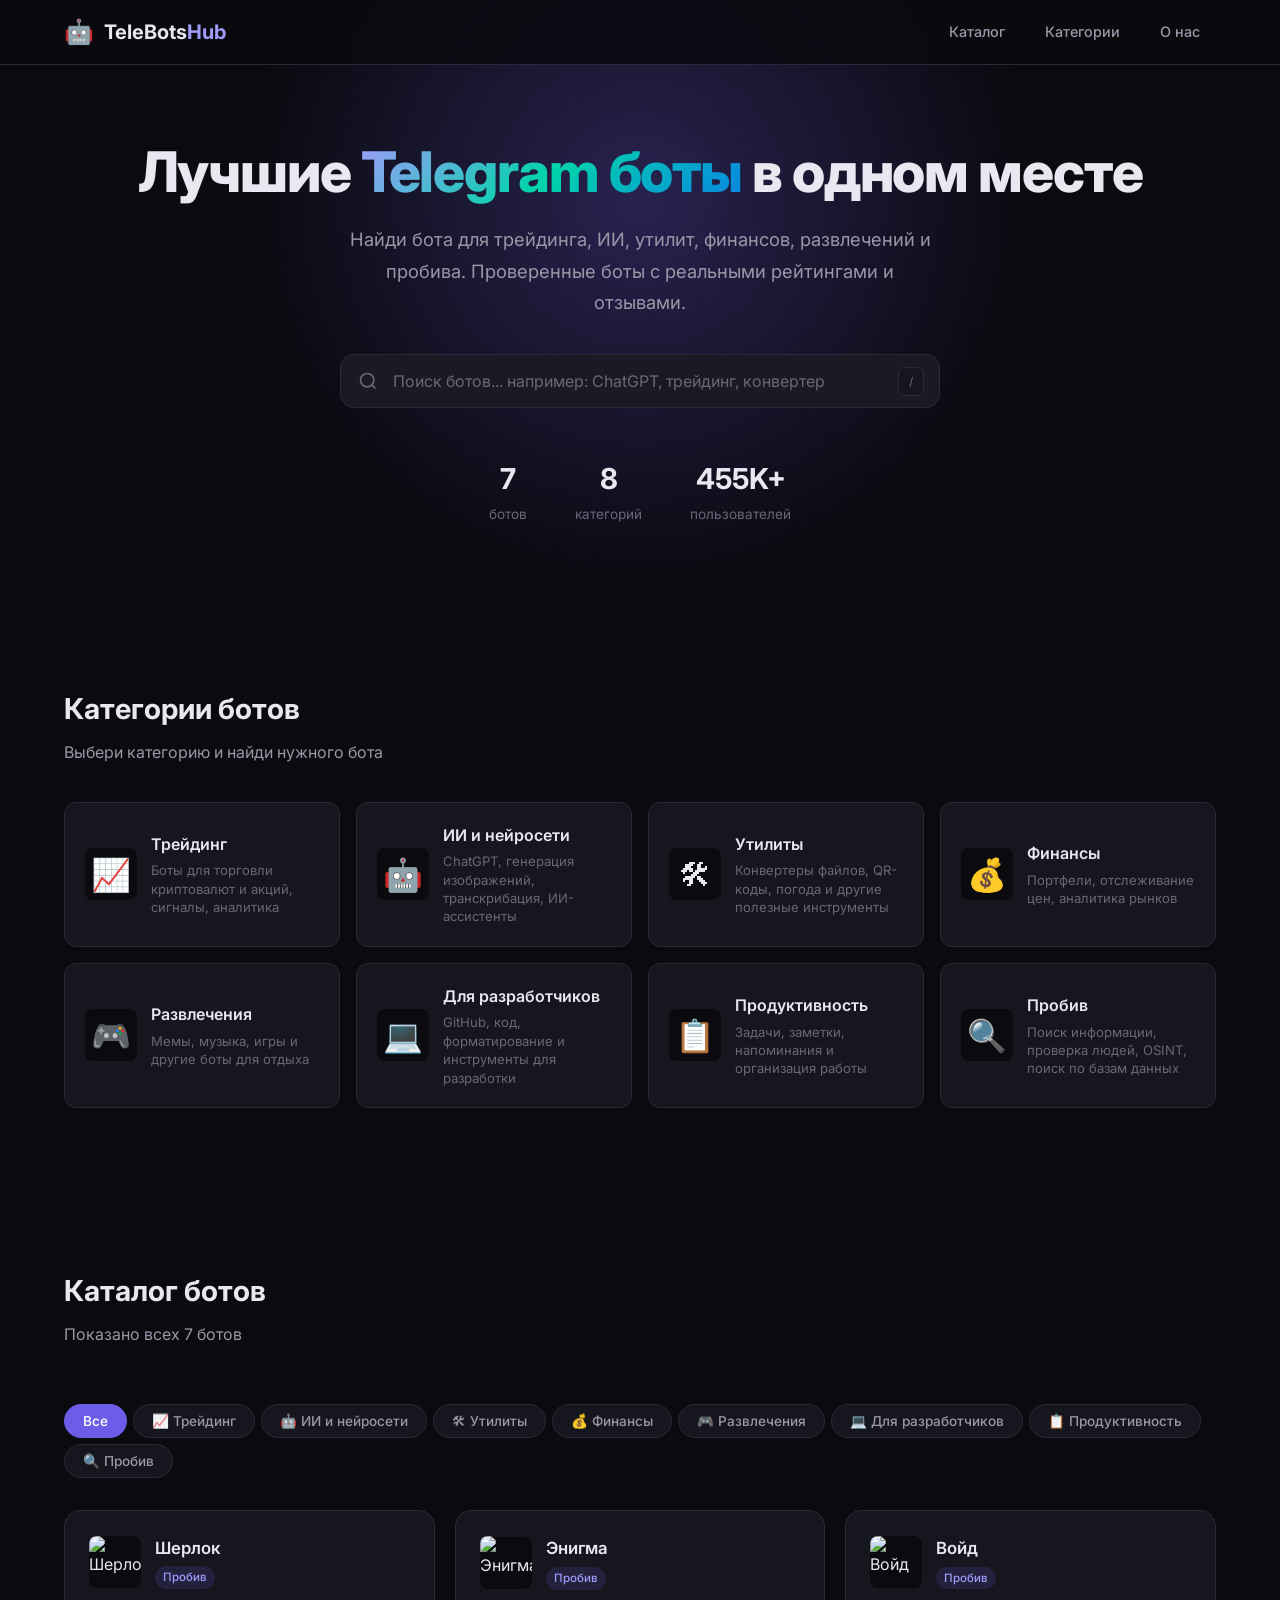
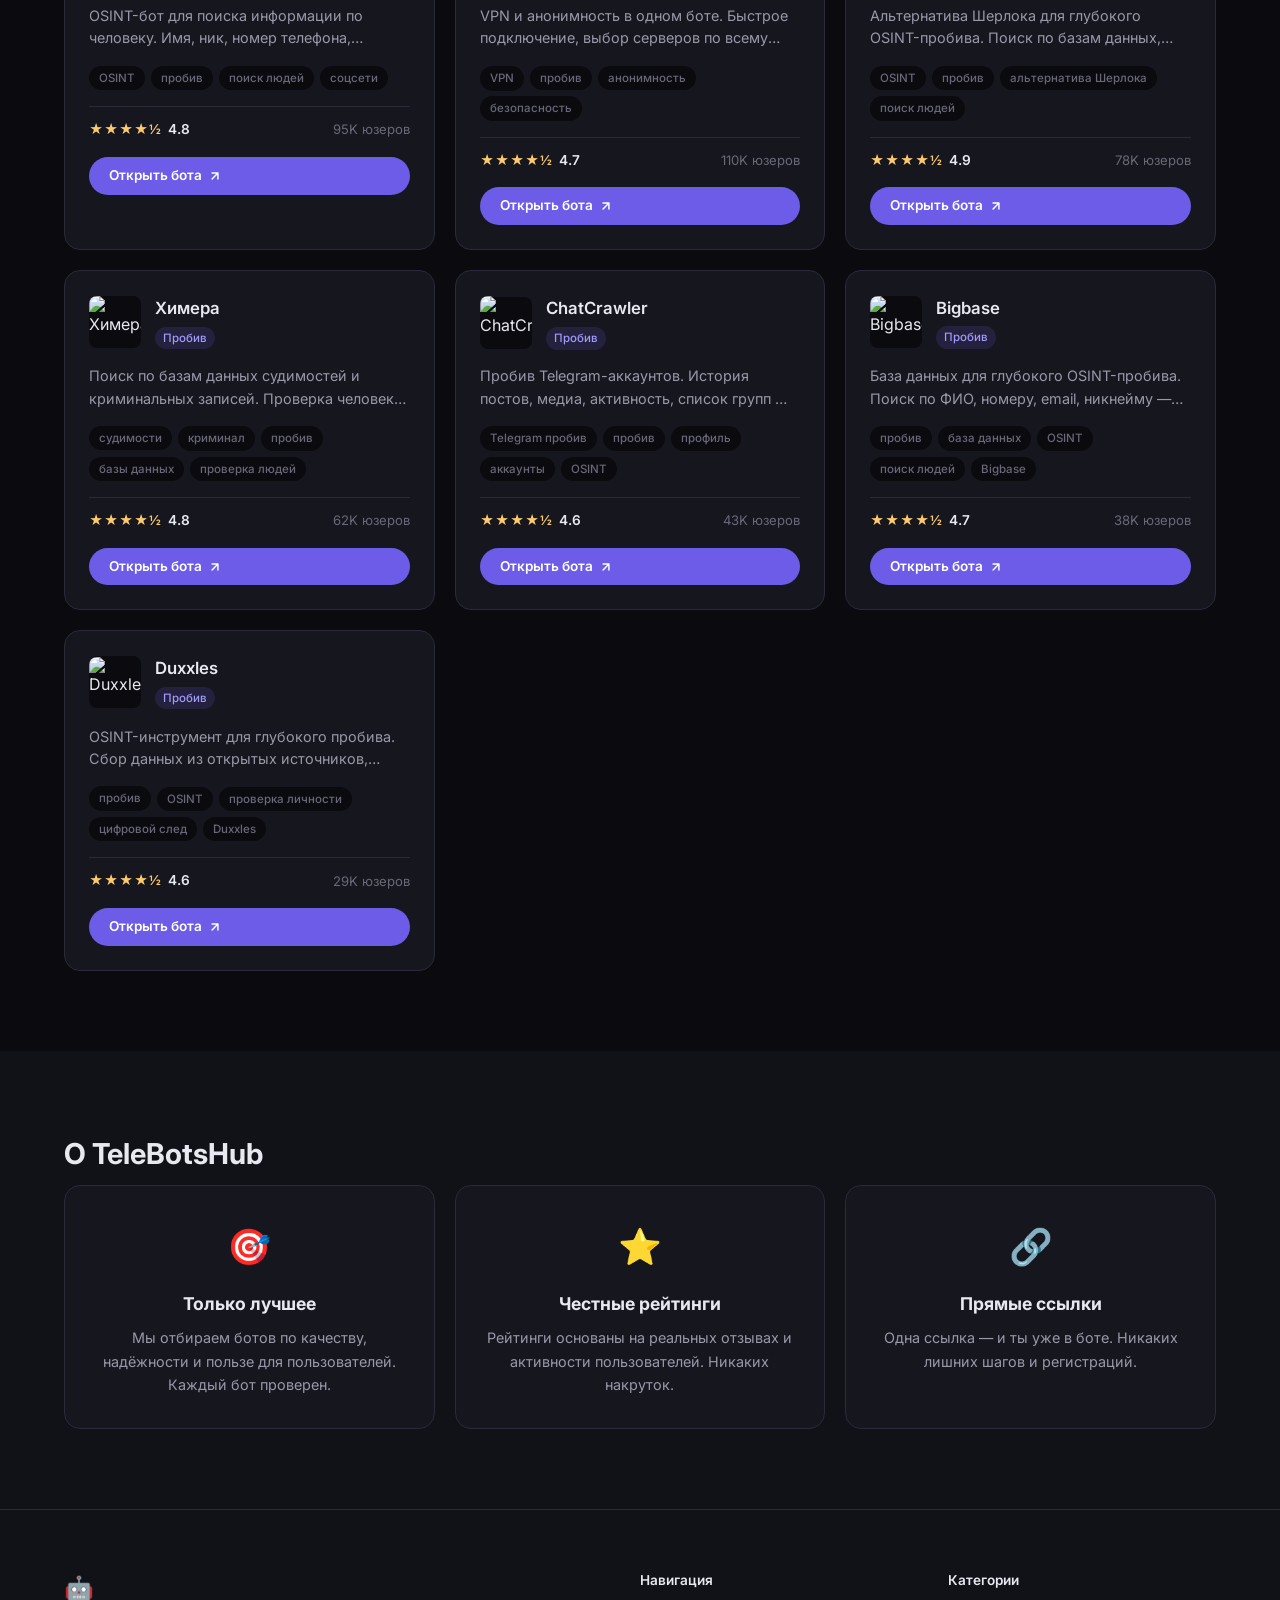
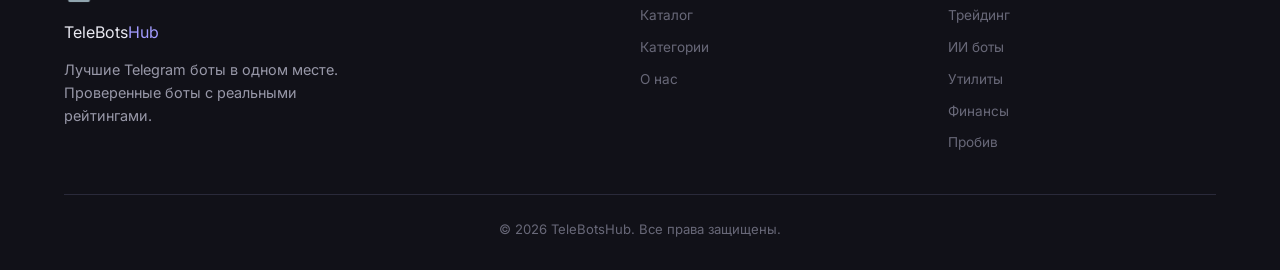
==== commit e0d9b7f9: "Update index.html" ====
--- a/index.html
+++ b/index.html
@@ -4,7 +4,7 @@
     <meta charset="UTF-8">
     <meta name="viewport" content="width=device-width, initial-scale=1.0">
     <title>TeleBotsHub — Лучшие Telegram боты в одном месте | Каталог ботов</title>
-    <meta name="description" content="Каталог лучших Telegram ботов: трейдинг, ИИ, утилиты, финансы, развлечения, пробив. Найди бота для любых задач. Обзоры, рейтинги, реферальные ссылки.">
+    <meta name="description" content="Каталог лучших Telegram ботов: трейдинг, ИИ, утилиты, финансы, развлечения, пробив, osint,поиск людей. Найди бота для любых задач. Обзоры, рейтинги, реферальные ссылки.">
     <meta name="keywords" content="telegram боты, телеграм бот, каталог ботов, лучшие боты, трейдинг бот, ИИ бот, chatgpt telegram, боты для telegram, telegram bots, пробив бот, OSINT бот, проверка людей">
     <meta name="author" content="TeleBotsHub">
     <meta name="robots" content="index, follow, max-snippet:-1, max-image-preview:large, max-video-preview:-1">
@@ -33,7 +33,7 @@
         "name": "TeleBotsHub",
         "alternateName": "TeleBots Hub",
         "url": "https://telebotshub.github.io/",
-        "description": "Каталог лучших Telegram ботов: трейдинг, ИИ, утилиты, финансы, развлечения, пробив.",
+        "description": "Каталог лучших Telegram ботов: трейдинг, ИИ, утилиты, финансы, развлечения, пробив, osint, поиск людей.",
         "inLanguage": "ru",
         "potentialAction": {
             "@type": "SearchAction",
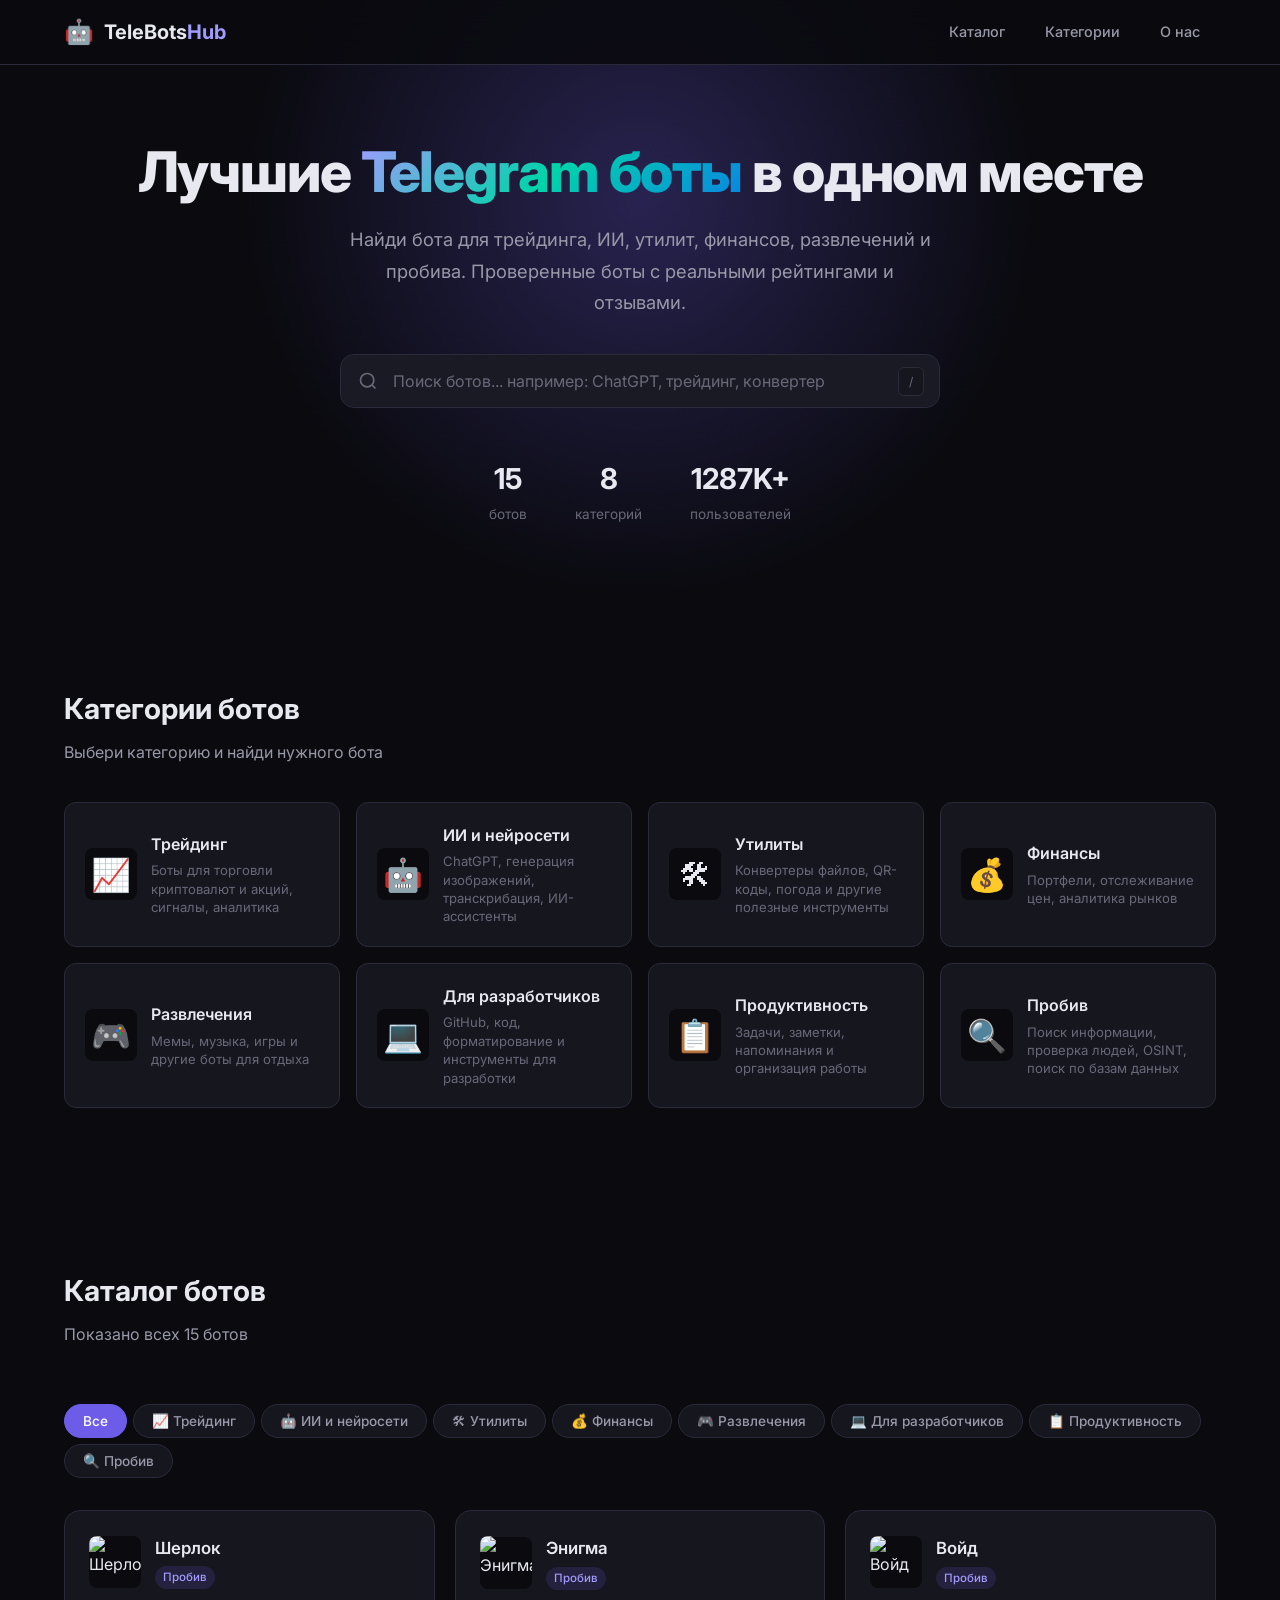
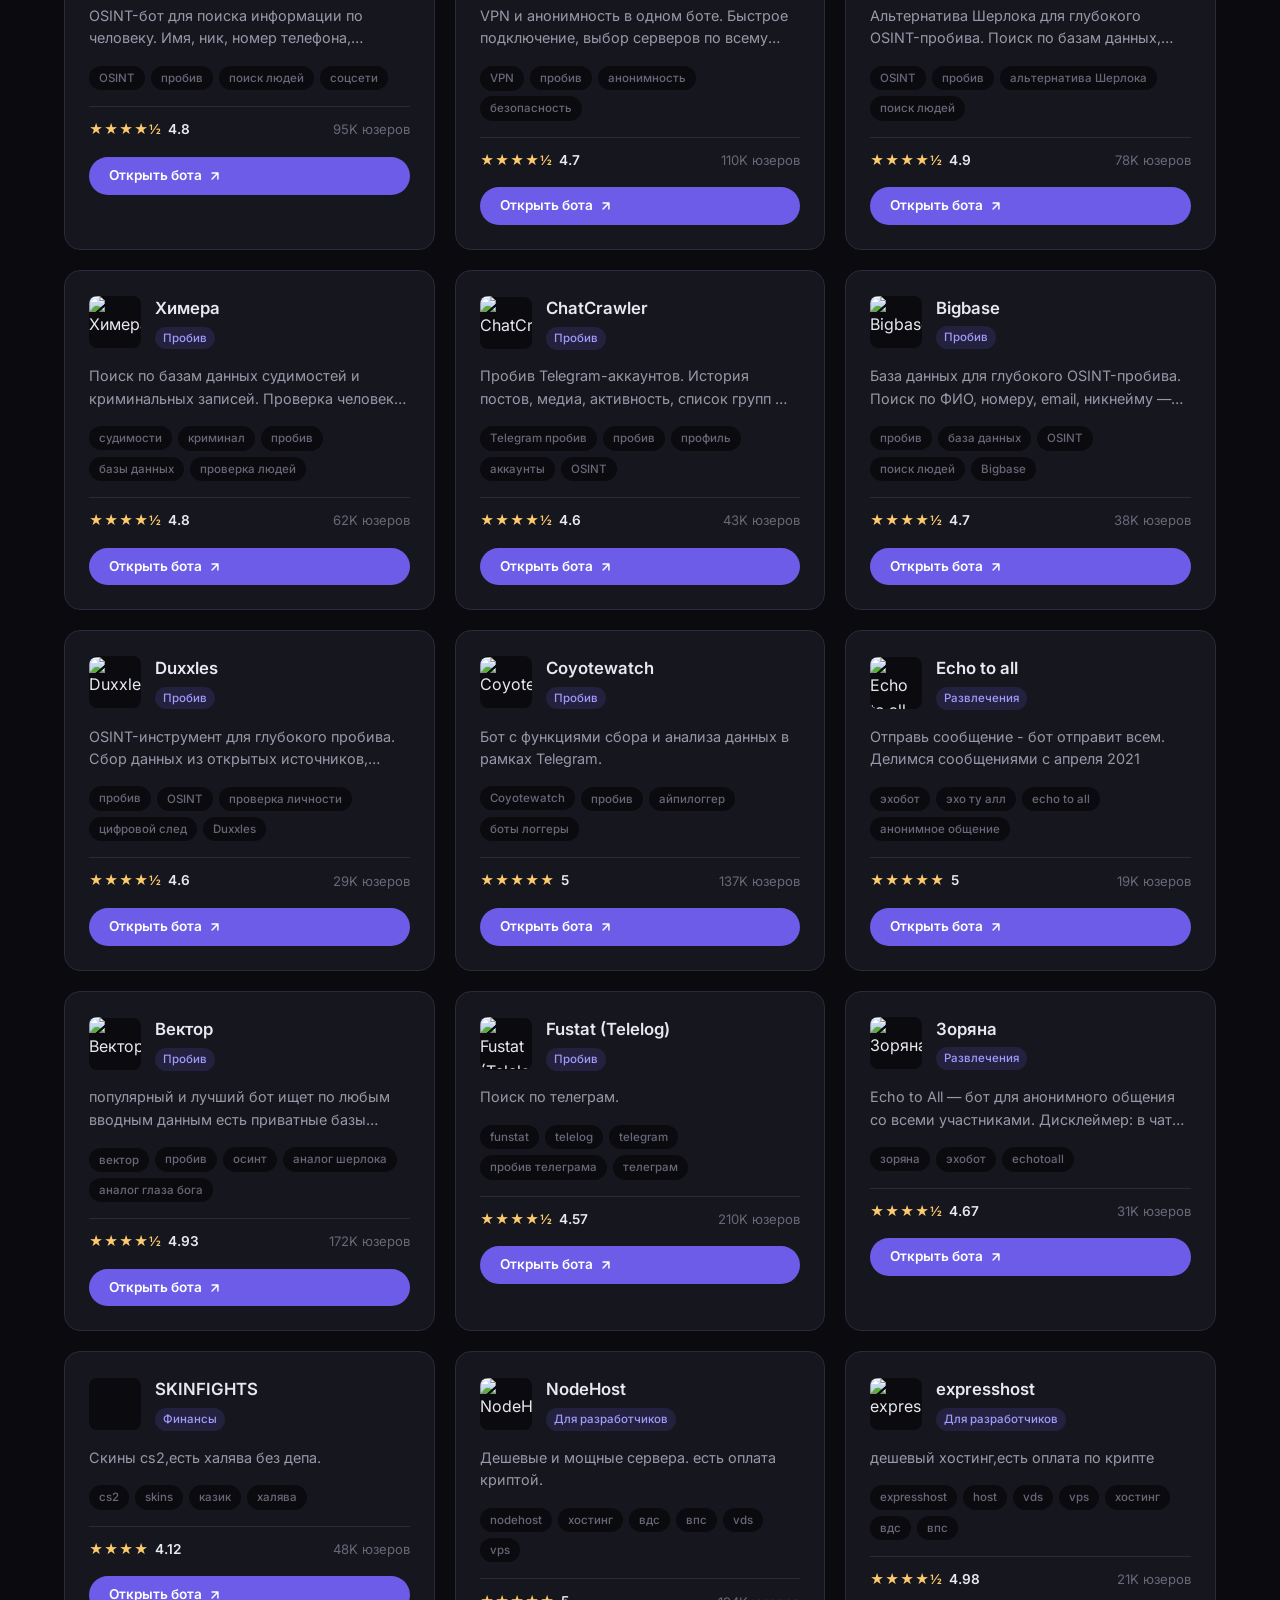
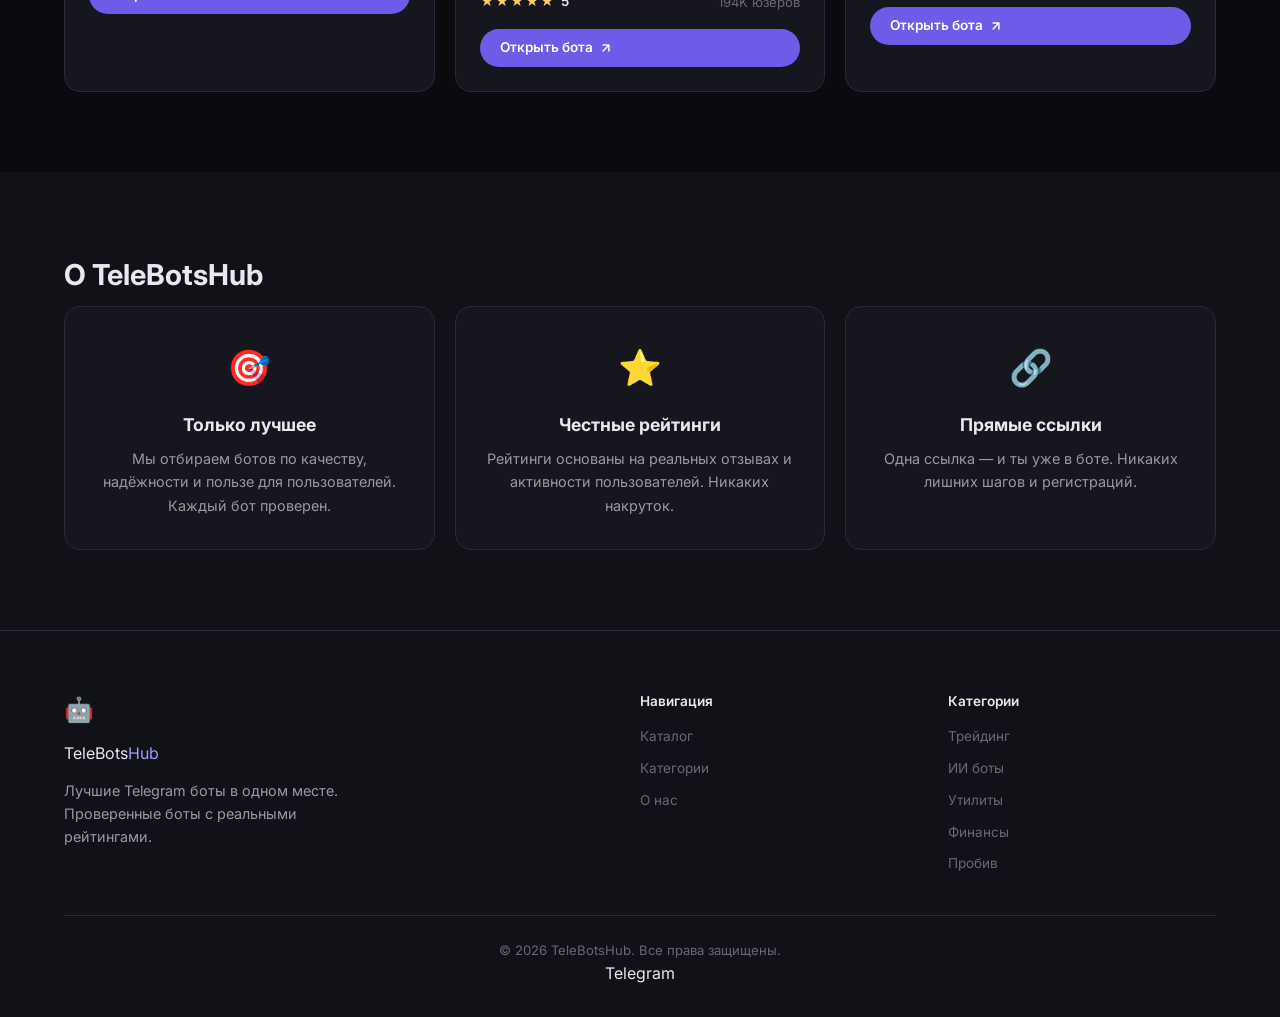
==== commit 6fed3281: "Add files via upload" ====
--- a/index.html
+++ b/index.html
@@ -4,7 +4,7 @@
     <meta charset="UTF-8">
     <meta name="viewport" content="width=device-width, initial-scale=1.0">
     <title>TeleBotsHub — Лучшие Telegram боты в одном месте | Каталог ботов</title>
-    <meta name="description" content="Каталог лучших Telegram ботов: трейдинг, ИИ, утилиты, финансы, развлечения, пробив, osint,поиск людей. Найди бота для любых задач. Обзоры, рейтинги, реферальные ссылки.">
+    <meta name="description" content="Каталог лучших Telegram ботов: трейдинг, ИИ, утилиты, финансы, развлечения, пробив. Найди бота для любых задач. Обзоры, рейтинги, реферальные ссылки.">
     <meta name="keywords" content="telegram боты, телеграм бот, каталог ботов, лучшие боты, трейдинг бот, ИИ бот, chatgpt telegram, боты для telegram, telegram bots, пробив бот, OSINT бот, проверка людей">
     <meta name="author" content="TeleBotsHub">
     <meta name="robots" content="index, follow, max-snippet:-1, max-image-preview:large, max-video-preview:-1">
@@ -33,7 +33,7 @@
         "name": "TeleBotsHub",
         "alternateName": "TeleBots Hub",
         "url": "https://telebotshub.github.io/",
-        "description": "Каталог лучших Telegram ботов: трейдинг, ИИ, утилиты, финансы, развлечения, пробив, osint, поиск людей.",
+        "description": "Каталог лучших Telegram ботов: трейдинг, ИИ, утилиты, финансы, развлечения, пробив.",
         "inLanguage": "ru",
         "potentialAction": {
             "@type": "SearchAction",
@@ -264,6 +264,7 @@
             </div>
             <div class="footer-bottom">
                 <p>&copy; 2026 TeleBotsHub. Все права защищены.</p>
+                <a href="https://t.me/telebotshub" target="_blank" rel="noopener noreferrer">Telegram</a>
             </div>
         </div>
     </footer>
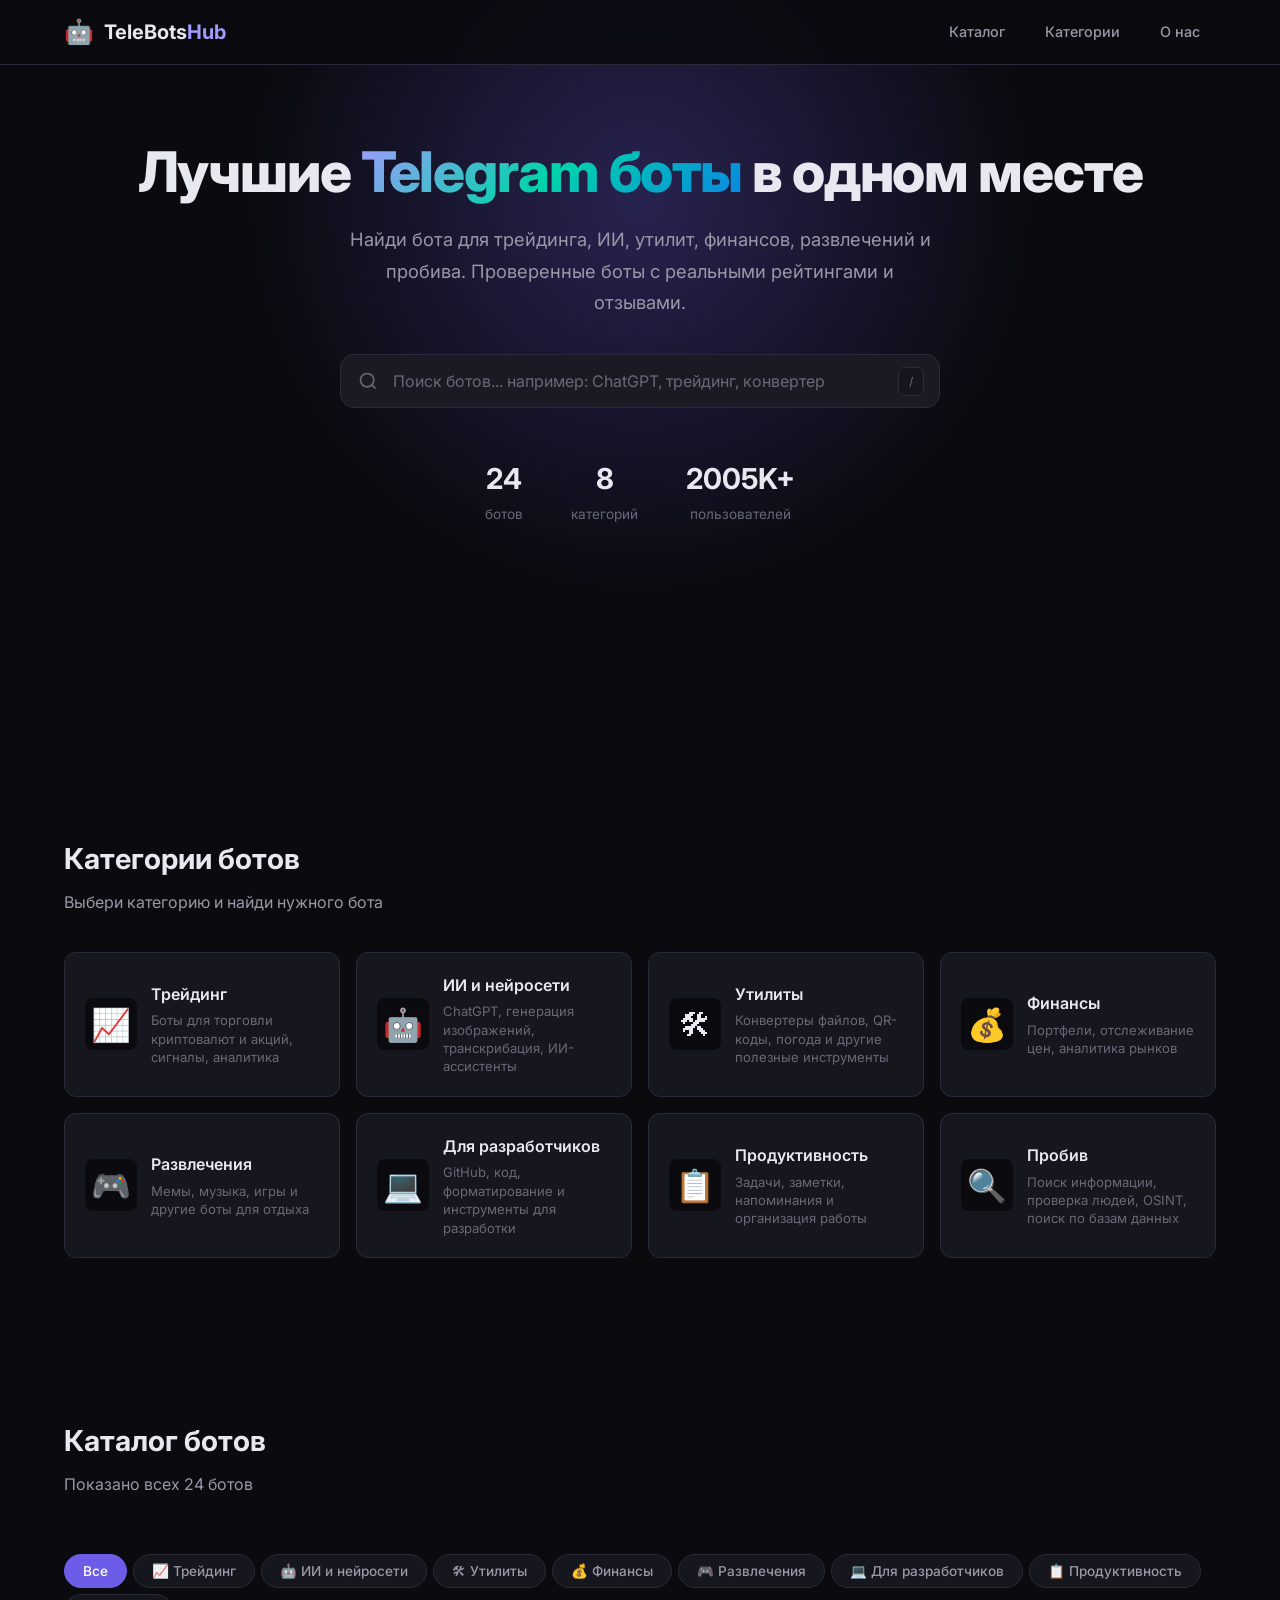
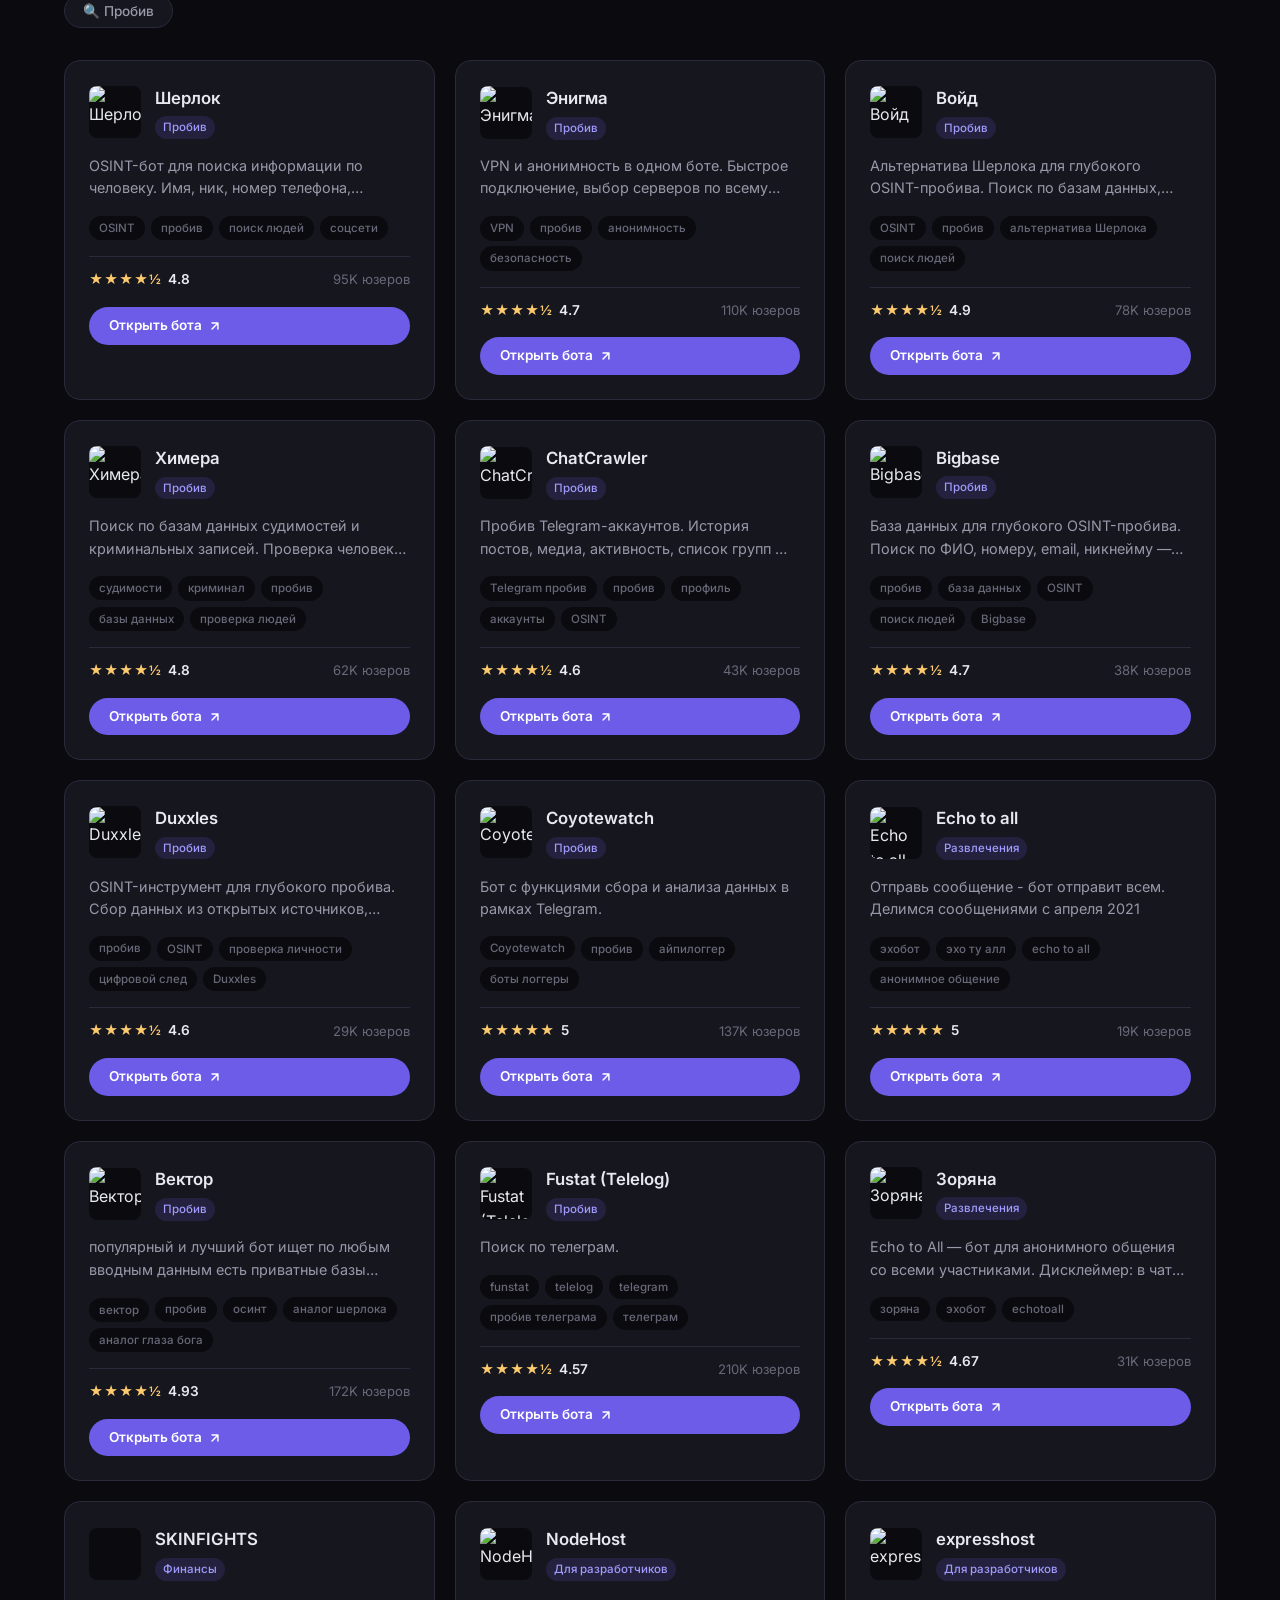
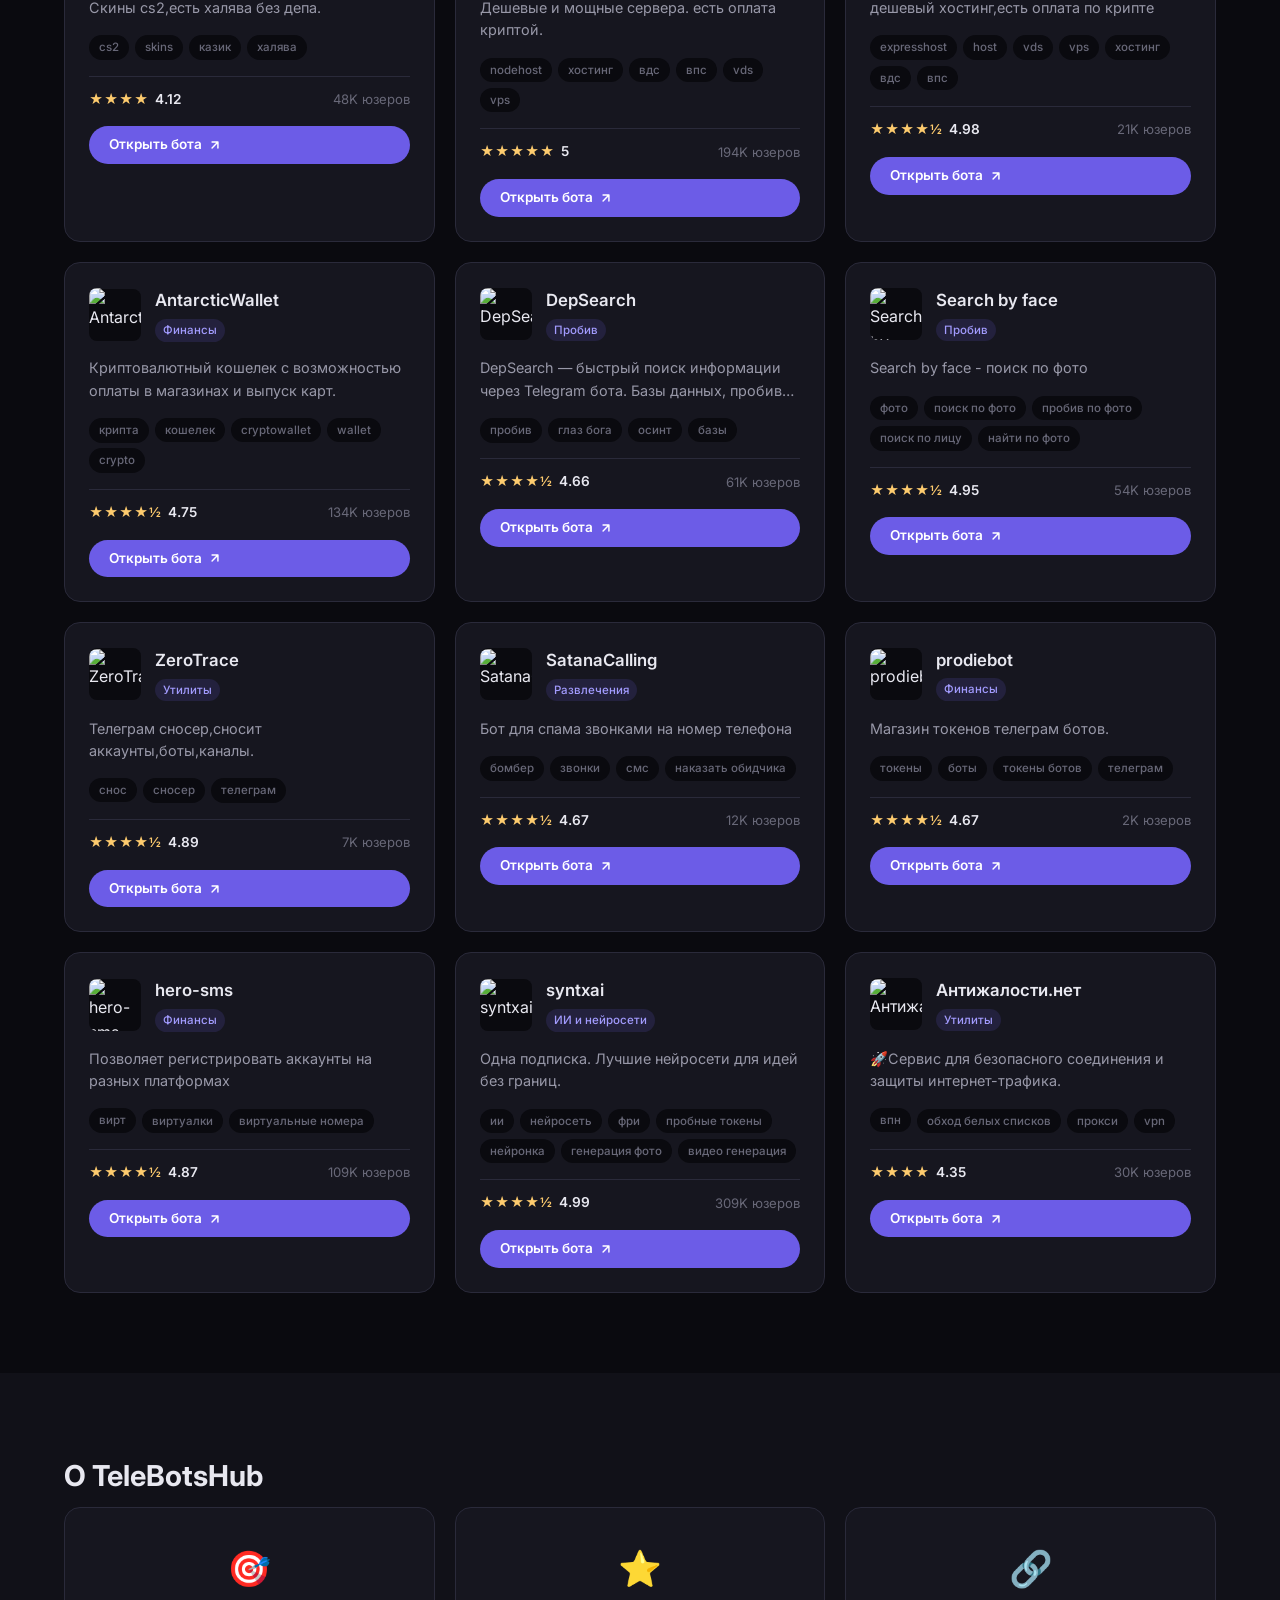
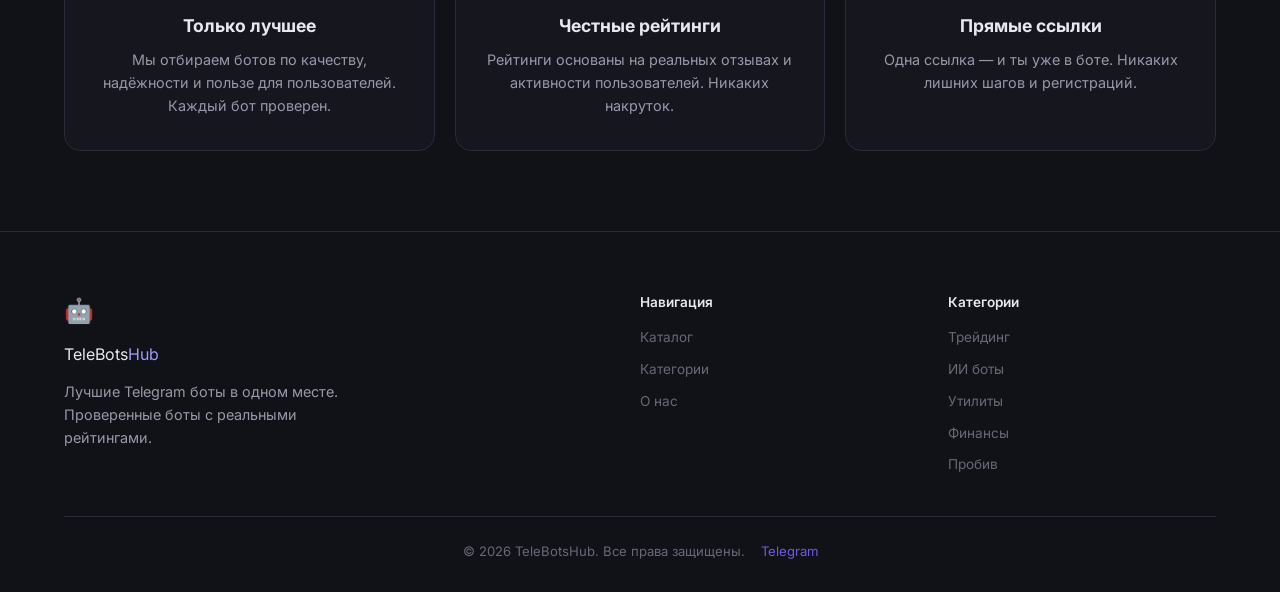
==== commit 8cdb3d73: "Add files via upload" ====
--- a/index.html
+++ b/index.html
@@ -10,7 +10,6 @@
     <meta name="robots" content="index, follow, max-snippet:-1, max-image-preview:large, max-video-preview:-1">
     <link rel="canonical" href="https://telebotshub.github.io/">
 
-    <!-- Open Graph -->
     <meta property="og:type" content="website">
     <meta property="og:title" content="TeleBotsHub — Лучшие Telegram боты в одном месте">
     <meta property="og:description" content="Каталог лучших Telegram ботов: трейдинг, ИИ, утилиты, финансы, развлечения, пробив. Найди бота для любых задач.">
@@ -19,13 +18,11 @@
     <meta property="og:locale" content="ru_RU">
     <meta property="og:image" content="https://telebotshub.github.io/og-image.png">
 
-    <!-- Twitter Card -->
     <meta name="twitter:card" content="summary_large_image">
     <meta name="twitter:title" content="TeleBotsHub — Лучшие Telegram боты в одном месте">
     <meta name="twitter:description" content="Каталог лучших Telegram ботов: трейдинг, ИИ, утилиты, финансы, развлечения, пробив.">
     <meta name="twitter:image" content="https://telebotshub.github.io/og-image.png">
 
-    <!-- JSON-LD Structured Data -->
     <script type="application/ld+json">
     {
         "@context": "https://schema.org",
@@ -117,7 +114,6 @@
 
 </head>
 <body>
-    <!-- Header -->
     <header class="header" role="banner">
         <div class="container">
             <a href="/" class="logo" aria-label="TeleBotsHub — Главная">
@@ -132,14 +128,12 @@
         </div>
     </header>
 
-    <!-- Hero Section -->
     <section class="hero" role="main">
         <div class="container">
             <div class="hero-content">
                 <h1 class="hero-title">Лучшие <span class="gradient-text">Telegram боты</span> в одном месте</h1>
                 <p class="hero-subtitle">Найди бота для трейдинга, ИИ, утилит, финансов, развлечений и пробива. Проверенные боты с реальными рейтингами и отзывами.</p>
 
-                <!-- Search -->
                 <div class="search-wrapper" role="search">
                     <div class="search-box">
                         <svg class="search-icon" width="20" height="20" viewBox="0 0 24 24" fill="none" stroke="currentColor" stroke-width="2" aria-hidden="true">
@@ -158,7 +152,6 @@
                     </div>
                 </div>
 
-                <!-- Stats -->
                 <div class="hero-stats">
                     <div class="stat">
                         <span class="stat-number" id="totalBots">0</span>
@@ -177,18 +170,20 @@
         </div>
     </section>
 
-    <!-- Categories Section -->
+    <div id="frame" style="width: 100%;margin: auto;position: relative; z-index: 99998;">
+        <iframe data-aa='2451283' src='//acceptable.a-ads.com/2451283/?size=Adaptive'
+                style='border:0; padding:0; width:70%; height:auto; overflow:hidden;display: block;margin: auto'></iframe>
+    </div>
+
     <section class="section" id="categories" aria-labelledby="categories-heading">
         <div class="container">
             <h2 id="categories-heading" class="section-title">Категории ботов</h2>
             <p class="section-subtitle">Выбери категорию и найди нужного бота</p>
             <div class="categories-grid" id="categoriesGrid" role="list">
-                <!-- Categories rendered by JS -->
             </div>
         </div>
     </section>
 
-    <!-- Catalog Section -->
     <section class="section" id="catalog" aria-labelledby="catalog-heading">
         <div class="container">
             <div class="catalog-header">
@@ -198,12 +193,10 @@
                 </div>
                 <div class="catalog-filters" role="tablist" aria-label="Фильтр по категориям">
                     <button class="filter-btn active" data-category="all" role="tab" aria-selected="true">Все</button>
-                    <!-- Filter buttons rendered by JS -->
                 </div>
             </div>
 
             <div class="bots-grid" id="botsGrid" role="list" aria-live="polite">
-                <!-- Bot cards rendered by JS -->
             </div>
 
             <div class="no-results" id="noResults" hidden>
@@ -214,7 +207,6 @@
         </div>
     </section>
 
-    <!-- About Section -->
     <section class="section section--dark" id="about" aria-labelledby="about-heading">
         <div class="container">
             <h2 id="about-heading" class="section-title">О TeleBotsHub</h2>
@@ -238,7 +230,6 @@
         </div>
     </section>
 
-    <!-- Footer -->
     <footer class="footer" role="contentinfo">
         <div class="container">
             <div class="footer-content">
@@ -269,7 +260,6 @@
         </div>
     </footer>
 
-    <!-- FAQ Schema -->
     <script type="application/ld+json">
     {
         "@context": "https://schema.org",
@@ -304,7 +294,6 @@
     </script>
 
     <script src="js/app.js" defer></script>
-    <!--Yadro counter-->
     <script type="text/javascript">
     document.write('<a href="//yadro.ru/click" '+
     'target="_blank"><img src="//counter.yadro.ru/hit?t50.6;r'+
@@ -315,6 +304,5 @@
     '" alt="" title="Ядро" '+
     'border="0" width="1" height="1" style="position:absolute;left:-9999px"><\/a>')
     </script>
-    <!--/Yadro-->
 </body>
-</html>
+</html>
--- a/css/style.css
+++ b/css/style.css
@@ -658,11 +658,28 @@
     text-align: center;
     padding-top: 24px;
     border-top: 1px solid var(--border);
+    display: flex;
+    justify-content: center;
+    align-items: center;
+    gap: 16px;
+    flex-wrap: wrap;
 }
 
 .footer-bottom p {
     font-size: 0.82rem;
     color: var(--text-muted);
+    margin: 0;
+}
+
+.footer-bottom a {
+    font-size: 0.82rem;
+    color: var(--accent);
+    text-decoration: none;
+    transition: opacity 0.2s;
+}
+
+.footer-bottom a:hover {
+    opacity: 0.7;
 }
 
 /* ==========================================
